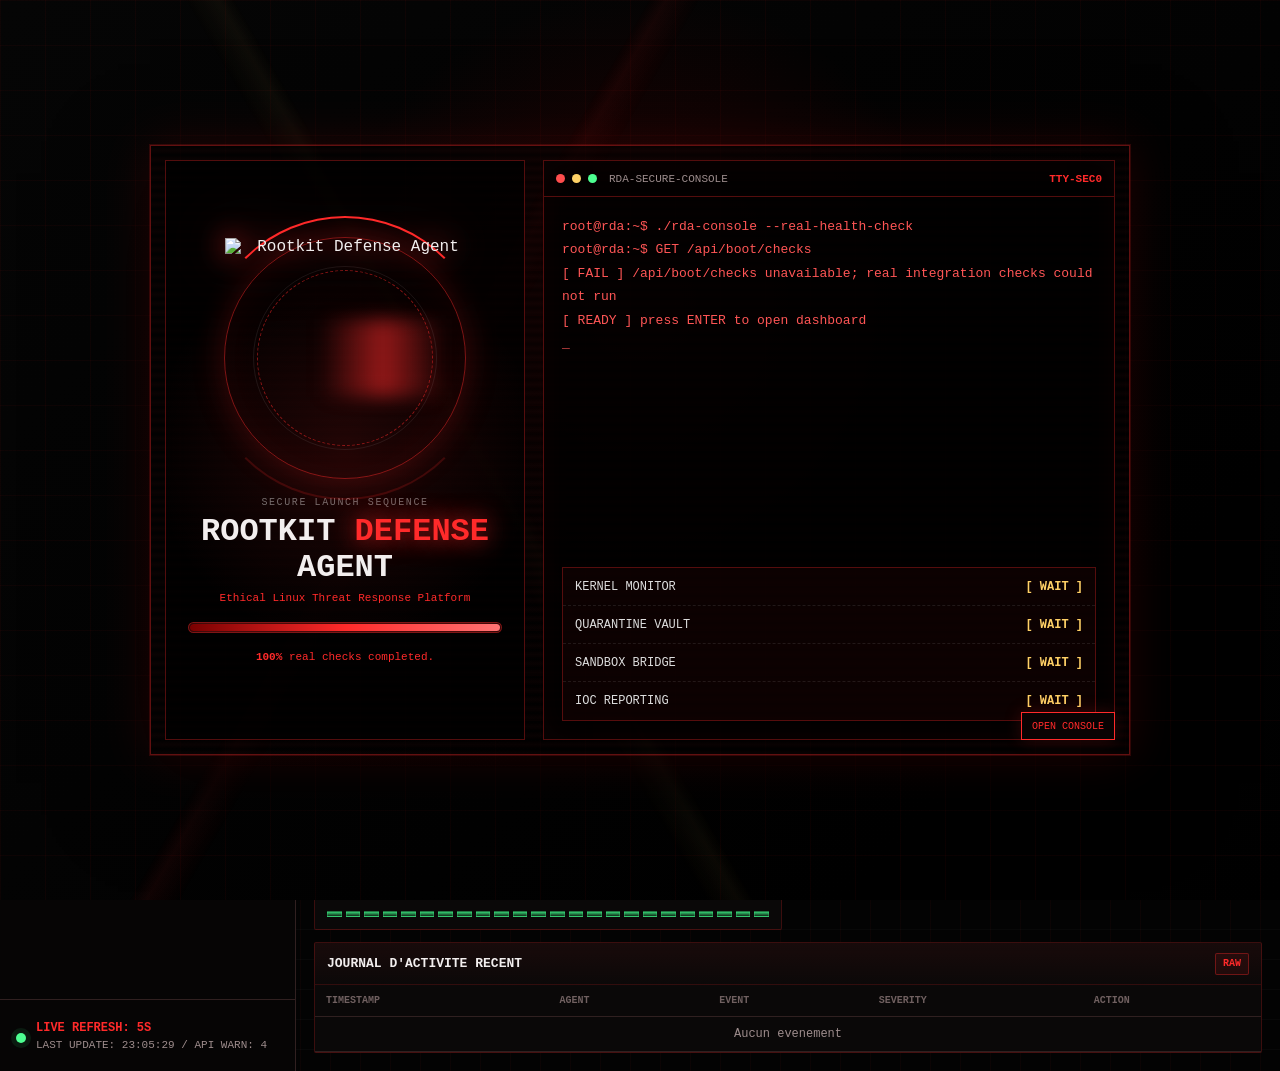
==== web/index.html @ 2fbdfd01 "feat: make dashboard realtime with real data" ====
<!doctype html>
<html lang="fr">
  <head>
    <meta charset="utf-8">
    <meta name="viewport" content="width=device-width, initial-scale=1">
    <title>Rootkit Defense Agent</title>
    <link rel="stylesheet" href="./styles.css">
  </head>
  <body>
    <div class="boot-screen" id="boot-screen" role="status" aria-live="polite">
      <div class="boot-grid" aria-hidden="true"></div>
      <div class="boot-particles" aria-hidden="true"></div>
      <div class="boot-frame">
        <section class="boot-identity">
          <div class="scanner-ring" aria-hidden="true">
            <div class="inner-ring"></div>
            <div class="scan-light"></div>
            <img class="main-logo" src="./assets/rda-logo.png" alt="Rootkit Defense Agent">
          </div>
          <div class="boot-text">
            <span>secure launch sequence</span>
            <strong>ROOTKIT <b>DEFENSE</b> AGENT</strong>
            <em>Ethical Linux Threat Response Platform</em>
          </div>
          <div class="boot-progress" aria-label="Progression du chargement">
            <span id="boot-progress"></span>
          </div>
          <p><strong id="boot-percent">0%</strong> <span id="boot-status">initializing secure environment...</span></p>
        </section>

        <section class="boot-terminal" aria-label="Journal de demarrage">
          <header>
            <div class="terminal-dots" aria-hidden="true"><span></span><span></span><span></span></div>
            <span>rda-secure-console</span>
            <strong>tty-sec0</strong>
          </header>
          <pre id="boot-log"></pre>
          <div class="boot-modules" aria-label="Modules de securite">
            <article><span>kernel monitor</span><strong id="boot-m1">[ WAIT ]</strong></article>
            <article><span>quarantine vault</span><strong id="boot-m2">[ WAIT ]</strong></article>
            <article><span>sandbox bridge</span><strong id="boot-m3">[ WAIT ]</strong></article>
            <article><span>ioc reporting</span><strong id="boot-m4">[ WAIT ]</strong></article>
          </div>
        </section>

        <button class="boot-skip" id="boot-skip" type="button">open console</button>
      </div>
    </div>

    <div class="app-shell">
      <aside class="sidebar">
        <header class="brand">
          <img class="brand-logo" src="./assets/rda-logo.png" alt="Rootkit Defense Agent">
          <div>
            <strong>ROOTKIT DEFENSE AGENT</strong>
            <span>Ethical Linux Threat Response</span>
          </div>
        </header>

        <nav class="nav-list" aria-label="Navigation principale">
          <button class="nav-item active" type="button" data-view="dashboard"><span>D</span>Tableau de bord</button>
          <button class="nav-item" type="button" data-view="alerts"><span>!</span>Alertes actives</button>
          <button class="nav-item" type="button" data-view="quarantine"><span>Q</span>Quarantaine</button>
          <button class="nav-item" type="button" data-view="sandbox"><span>S</span>Analyses sandbox</button>
          <button class="nav-item" type="button" data-view="iocs"><span>I</span>Base IOC</button>
          <button class="nav-item" type="button" data-view="reports"><span>R</span>Rapports</button>
          <button class="nav-item" type="button" data-view="config"><span>#</span>Configuration</button>
        </nav>

        <footer class="agent-status">
          <span class="status-led"></span>
          <div>
            <strong>LIVE REFRESH: 5S</strong>
            <span id="last-update">LAST UPDATE: --</span>
          </div>
        </footer>
      </aside>

      <main class="workspace">
        <header class="topbar">
          <div>
            <span class="terminal-line">root@rda:/opt/rootkit-defense# ./rda-console --live</span>
            <h1 id="view-title">Tableau de bord</h1>
          </div>
          <div class="top-actions">
            <label class="search-box">
              <span>FILTER</span>
              <input id="global-search" type="search" placeholder="grep alert_id hash path ioc">
            </label>
            <button class="icon-button" id="refresh-data" type="button" aria-label="Rafraichir">
              <svg viewBox="0 0 24 24" aria-hidden="true">
                <path d="M20 12a8 8 0 0 1-14.2 5M4 12A8 8 0 0 1 18.2 7M18 3v4h-4M6 21v-4h4"/>
              </svg>
            </button>
          </div>
        </header>

        <section class="view active" id="dashboard-view" data-title="Tableau de bord">
          <div class="soc-grid">
            <section class="tile threat-tile">
              <header class="tile-header">
                <h2>Resume des menaces</h2>
                <span class="chip live">LIVE</span>
              </header>
              <div class="threat-layout">
                <div class="severity-stack">
                  <article><span>CRITIQUE</span><strong id="sev-critical">0</strong></article>
                  <article><span>ELEVE</span><strong id="sev-high">0</strong></article>
                  <article><span>MOYEN</span><strong id="sev-medium">0</strong></article>
                  <article><span>FAIBLE</span><strong id="sev-low">0</strong></article>
                </div>
                <div class="donut-wrap">
                  <svg class="donut" viewBox="0 0 120 120" aria-label="Threat type distribution">
                    <circle class="donut-bg" cx="60" cy="60" r="44"/>
                    <circle id="donut-critical" class="donut-seg critical" cx="60" cy="60" r="44"/>
                    <circle id="donut-high" class="donut-seg high" cx="60" cy="60" r="44"/>
                    <circle id="donut-medium" class="donut-seg medium" cx="60" cy="60" r="44"/>
                    <text id="donut-total" x="60" y="57" text-anchor="middle">0</text>
                    <text x="60" y="73" text-anchor="middle">alerts</text>
                  </svg>
                </div>
              </div>
              <div class="threat-types" id="threat-types"></div>
            </section>

            <section class="tile map-tile">
              <header class="tile-header">
                <h2>Carte des connexions suspectes</h2>
                <span class="chip">NET</span>
              </header>
              <div class="threat-map">
                <svg viewBox="0 0 640 300" aria-label="Stylized threat map">
                  <path class="map-land" d="M88 100c34-40 92-54 143-38 52 17 76 61 135 48 75-17 126 7 176 48 35 29 37 70 9 94-42 36-98 7-149 8-70 1-121 44-187 19-40-15-56-58-92-76-47-23-67-67-35-103Z"/>
                  <path class="map-land second" d="M395 60c30-24 74-14 103 6 35 24 69 18 94 45 24 27 19 73-11 88-30 16-74-4-101-21-36-23-89-7-109-43-14-24 1-57 24-75Z"/>
                  <path class="map-link" d="M130 210C225 95 346 80 518 160"/>
                  <path class="map-link alt" d="M112 118C244 240 390 250 548 98"/>
                  <path class="map-link warn" d="M230 73C285 174 395 201 490 236"/>
                  <circle class="hotspot critical" cx="130" cy="210" r="7"/>
                  <circle class="hotspot high" cx="286" cy="119" r="6"/>
                  <circle class="hotspot medium" cx="518" cy="160" r="7"/>
                  <circle class="hotspot low" cx="548" cy="98" r="5"/>
                </svg>
                <div class="map-stats">
                  <span>SSH</span>
                  <strong id="network-count">0</strong>
                  <span>observed links</span>
                </div>
              </div>
            </section>

            <section class="tile quarantine-tile">
              <header class="tile-header">
                <h2>Quarantaine recente</h2>
                <span class="chip">VAULT</span>
              </header>
              <div class="mini-list" id="recent-quarantine"></div>
            </section>

            <section class="tile trend-tile">
              <header class="tile-header">
                <h2>Tendance 24h</h2>
                <span class="chip">TIME</span>
              </header>
              <div class="trend-chart" id="trend-chart"></div>
            </section>

            <section class="tile log-tile">
              <header class="tile-header">
                <h2>Journal d'activite recent</h2>
                <span class="chip">RAW</span>
              </header>
              <div class="table-wrap compact">
                <table>
                  <thead>
                    <tr>
                      <th>timestamp</th>
                      <th>agent</th>
                      <th>event</th>
                      <th>severity</th>
                      <th>action</th>
                    </tr>
                  </thead>
                  <tbody id="activity-log"></tbody>
                </table>
              </div>
            </section>
          </div>
        </section>

        <section class="view" id="alerts-view" data-title="Alertes actives">
          <div class="work-grid">
            <section class="tile">
              <header class="tile-header"><h2>Alertes actives</h2><span class="chip">AGENT</span></header>
              <div class="table-wrap">
                <table>
                  <thead>
                    <tr><th>alerte</th><th>source</th><th>type</th><th>severite</th><th>statut</th></tr>
                  </thead>
                  <tbody id="alerts-table"></tbody>
                </table>
              </div>
            </section>
            <aside class="tile detail-panel" id="alert-detail"></aside>
          </div>
        </section>

        <section class="view" id="quarantine-view" data-title="Quarantaine d'artefacts">
          <div class="work-grid">
            <section class="tile">
              <header class="tile-header">
                <h2>Quarantaine d'artefacts</h2>
                <div class="segmented">
                  <button class="segment active" type="button" data-filter="ALL">ALL</button>
                  <button class="segment" type="button" data-filter="READY_FOR_ANALYSIS">READY</button>
                  <button class="segment" type="button" data-filter="REJECTED">REJECTED</button>
                </div>
              </header>
              <div class="table-wrap">
                <table>
                  <thead>
                    <tr><th>alerte</th><th>artefact</th><th>profil</th><th>hash</th><th>statut</th></tr>
                  </thead>
                  <tbody id="quarantine-table"></tbody>
                </table>
              </div>
            </section>
            <aside class="tile detail-panel" id="quarantine-detail"></aside>
          </div>
        </section>

        <section class="view" id="sandbox-view" data-title="Analyses sandbox">
          <section class="tile">
            <header class="tile-header"><h2>Analyses sandbox</h2><span class="chip">VM</span></header>
            <div class="sandbox-grid" id="sandbox-grid"></div>
          </section>
        </section>

        <section class="view" id="iocs-view" data-title="Base IOC">
          <div class="dual-grid">
            <section class="tile">
              <header class="tile-header"><h2>IOC & YARA</h2><span class="chip">INTEL</span></header>
              <div id="ioc-list" class="ioc-list"></div>
            </section>
            <section class="tile">
              <header class="tile-header"><h2>Scoring risque</h2><span class="chip">SCORE</span></header>
              <div id="score-board" class="score-board"></div>
            </section>
          </div>
        </section>

        <section class="view" id="reports-view" data-title="Rapports & conformite">
          <section class="tile">
            <header class="tile-header"><h2>Rapports & conformite</h2><span class="chip">EXPORT</span></header>
            <div class="table-wrap">
              <table>
                <thead>
                  <tr><th>rapport</th><th>artefact</th><th>date</th><th>html</th><th>pdf</th></tr>
                </thead>
                <tbody id="reports-table"></tbody>
              </table>
            </div>
          </section>
        </section>

        <section class="view" id="config-view" data-title="Configuration systeme">
          <section class="tile config-tile">
            <header class="tile-header"><h2>Configuration systeme</h2><span class="chip">READONLY</span></header>
            <div class="config-grid">
              <article><span>backend</span><strong>/api/quarantine/manifest</strong></article>
              <article><span>sandbox</span><strong>VMware + SSH/SCP</strong></article>
              <article><span>storage</span><strong>runtime/rootkit-defense</strong></article>
              <article><span>policy</span><strong>integrity verified before handoff</strong></article>
            </div>
          </section>
        </section>
      </main>
    </div>

    <script src="./app.js"></script>
  </body>
</html>
---- web/styles.css ----
:root {
  color-scheme: dark;
  --bg: #030303;
  --sidebar: #070606;
  --panel: #0b0909;
  --panel-2: #130d0d;
  --panel-3: #1a1111;
  --line: #302020;
  --line-hot: #7a2424;
  --text: #f2eeee;
  --muted: #9d8c8c;
  --faint: #706060;
  --green: #4dff91;
  --cyan: #42d7ff;
  --amber: #ffd166;
  --red: #ff2a2a;
  --blue: #7aa2ff;
  --red-dark: #7a0000;
  --red-soft: rgba(255, 42, 42, .16);
}

* {
  box-sizing: border-box;
}

html,
body {
  min-width: 320px;
  min-height: 100vh;
}

body {
  margin: 0;
  background:
    radial-gradient(circle at 50% -18%, rgba(130, 0, 0, .32), transparent 32%),
    linear-gradient(90deg, rgba(255, 42, 42, .035) 1px, transparent 1px),
    linear-gradient(0deg, rgba(255, 255, 255, .018) 1px, transparent 1px),
    var(--bg);
  background-size: auto, 30px 30px, 30px 30px, auto;
  color: var(--text);
  font-family: "Cascadia Mono", "Fira Code", "Roboto Mono", Consolas, monospace;
  letter-spacing: 0;
}

button,
input {
  font: inherit;
}

button {
  color: inherit;
}

.boot-screen {
  position: fixed;
  inset: 0;
  z-index: 40;
  display: grid;
  place-items: center;
  background:
    linear-gradient(90deg, rgba(56, 224, 123, .04) 1px, transparent 1px),
    linear-gradient(0deg, rgba(56, 189, 248, .03) 1px, transparent 1px),
    #020303;
  background-size: 24px 24px;
}

.boot-screen.leaving {
  animation: bootOut .42s ease forwards;
}

.boot-frame {
  position: relative;
  display: grid;
  grid-template-columns: 310px minmax(360px, 560px);
  gap: 14px;
  width: min(940px, calc(100vw - 32px));
  min-height: 390px;
  border: 1px solid var(--line-hot);
  background: rgba(5, 8, 6, .94);
  box-shadow: 0 0 0 1px rgba(56, 224, 123, .06), 0 24px 70px rgba(0, 0, 0, .58);
  padding: 14px;
  animation: bootIn .5s ease both;
}

.boot-frame::before {
  content: "";
  position: absolute;
  inset: 0;
  pointer-events: none;
  background: linear-gradient(180deg, transparent 0, rgba(56, 224, 123, .05) 50%, transparent 100%);
  background-size: 100% 8px;
  opacity: .42;
}

.boot-identity {
  position: relative;
  display: grid;
  align-content: center;
  justify-items: center;
  gap: 18px;
  border: 1px solid var(--line);
  background:
    radial-gradient(circle at center, rgba(56, 224, 123, .08), transparent 62%),
    #050707;
  padding: 22px;
  text-align: center;
}

.boot-terminal {
  position: relative;
  display: grid;
  grid-template-rows: 38px minmax(0, 1fr);
  border: 1px solid var(--line);
  background: #040606;
  min-width: 0;
}

.boot-terminal header {
  display: flex;
  align-items: center;
  justify-content: space-between;
  border-bottom: 1px solid var(--line);
  padding: 0 12px;
  color: var(--muted);
  font-size: 11px;
  text-transform: uppercase;
}

.boot-terminal header strong {
  color: var(--green);
}

.boot-terminal pre {
  margin: 0;
  overflow: hidden;
  color: var(--green);
  font-size: 12px;
  line-height: 1.65;
  padding: 12px;
  white-space: pre-wrap;
}

.boot-terminal pre::after {
  content: "_";
  animation: cursorBlink .9s steps(2, start) infinite;
}

.boot-identity .composite-logo.large {
  width: 166px;
  height: 166px;
}

.boot-text {
  display: grid;
  gap: 6px;
  text-align: center;
}

.boot-text span {
  color: var(--faint);
  font-size: 10px;
  text-transform: uppercase;
}

.boot-text strong {
  color: var(--text);
  font-size: 18px;
}

.boot-text em {
  color: var(--green);
  font-size: 11px;
  font-style: normal;
}

.boot-progress {
  width: 100%;
  height: 9px;
  border: 1px solid var(--line-hot);
  background: #020303;
  padding: 1px;
}

.boot-progress span {
  display: block;
  width: 0;
  height: 100%;
  background: linear-gradient(90deg, var(--green), var(--cyan));
  transition: width .26s ease;
}

.boot-identity p {
  margin: 0;
  color: var(--green);
  font-size: 11px;
}

.boot-skip {
  position: absolute;
  right: 14px;
  bottom: 14px;
  min-height: 28px;
  border: 1px solid var(--line);
  background: #050707;
  color: var(--muted);
  padding: 0 10px;
  font-size: 10px;
  cursor: pointer;
  z-index: 2;
}

.boot-skip:hover {
  border-color: var(--green);
  color: var(--green);
}

.composite-logo {
  width: 58px;
  height: 58px;
  flex: 0 0 auto;
  overflow: visible;
}

.brand-logo {
  width: 64px;
  height: 64px;
  flex: 0 0 auto;
  object-fit: contain;
  filter:
    drop-shadow(0 0 10px rgba(255, 42, 42, .72))
    drop-shadow(0 0 24px rgba(255, 42, 42, .28));
}

.composite-logo.large {
  width: 154px;
  height: 154px;
  filter: drop-shadow(0 0 18px rgba(56, 224, 123, .22));
}

.logo-frame {
  fill: #060909;
  stroke: var(--green);
  stroke-width: 3;
}

.logo-grid {
  fill: none;
  stroke: rgba(56, 189, 248, .26);
  stroke-width: 1;
}

.logo-horns,
.logo-mane,
.logo-scorpion,
.logo-wave {
  fill: none;
  stroke-linecap: round;
  stroke-linejoin: round;
  stroke-width: 2.4;
}

.logo-horns {
  stroke: var(--amber);
}

.logo-mane {
  fill: rgba(56, 224, 123, .035);
  stroke: var(--green);
  animation: pulseLine 2.6s ease-in-out infinite;
}

.logo-scorpion {
  stroke: var(--red);
}

.logo-wave {
  stroke: var(--cyan);
  stroke-dasharray: 10 8;
  animation: dash 4.5s linear infinite;
}

.app-shell {
  display: grid;
  grid-template-columns: 296px minmax(0, 1fr);
  min-height: 100vh;
}

.sidebar {
  position: sticky;
  top: 0;
  display: flex;
  flex-direction: column;
  min-height: 100vh;
  border-right: 1px solid var(--line);
  background: rgba(7, 9, 9, .98);
}

.sidebar::before {
  content: "";
  height: 3px;
  background: linear-gradient(90deg, var(--green), var(--cyan), var(--amber), var(--red));
}

.brand {
  display: flex;
  align-items: center;
  gap: 12px;
  min-height: 92px;
  padding: 18px 16px;
  border-bottom: 1px solid var(--line);
}

.brand strong,
.brand span {
  display: block;
}

.brand strong {
  color: var(--text);
  font-size: 14px;
}

.brand span {
  margin-top: 4px;
  color: var(--green);
  font-size: 11px;
}

.nav-list {
  display: grid;
  gap: 4px;
  padding: 14px 12px;
}

.nav-item {
  display: flex;
  align-items: center;
  gap: 10px;
  width: 100%;
  min-height: 40px;
  border: 1px solid transparent;
  border-radius: 2px;
  background: transparent;
  color: var(--muted);
  padding: 0 10px;
  text-align: left;
  cursor: pointer;
}

.nav-item span {
  display: grid;
  place-items: center;
  width: 24px;
  height: 24px;
  border: 1px solid var(--line);
  color: var(--green);
  font-size: 12px;
}

.nav-item:hover,
.nav-item.active {
  border-color: var(--line-hot);
  background: var(--panel-2);
  color: var(--text);
}

.agent-status {
  display: flex;
  align-items: center;
  gap: 10px;
  min-height: 72px;
  margin-top: auto;
  padding: 14px 16px;
  border-top: 1px solid var(--line);
}

.agent-status strong,
.agent-status span {
  display: block;
}

.agent-status strong {
  color: var(--green);
  font-size: 12px;
}

.agent-status span {
  margin-top: 4px;
  color: var(--muted);
  font-size: 11px;
}

.status-led {
  width: 10px;
  height: 10px;
  border-radius: 50%;
  background: var(--green);
  box-shadow: 0 0 0 5px rgba(56, 224, 123, .1);
}

.workspace {
  min-width: 0;
  padding: 18px;
}

.topbar {
  display: flex;
  align-items: end;
  justify-content: space-between;
  gap: 16px;
  min-height: 76px;
  margin-bottom: 12px;
  border-bottom: 1px solid var(--line);
  padding-bottom: 14px;
}

.terminal-line {
  display: block;
  color: var(--green);
  font-size: 12px;
}

h1,
h2 {
  margin: 0;
}

h1 {
  margin-top: 7px;
  color: var(--text);
  font-size: 26px;
  line-height: 1.1;
}

h2 {
  color: var(--text);
  font-size: 13px;
  text-transform: uppercase;
}

.top-actions {
  display: flex;
  align-items: end;
  gap: 8px;
}

.search-box {
  display: grid;
  gap: 5px;
  width: min(360px, 38vw);
  color: var(--faint);
  font-size: 10px;
}

.search-box input {
  width: 100%;
  min-height: 36px;
  border: 1px solid var(--line);
  border-radius: 2px;
  background: #070909;
  color: var(--green);
  padding: 0 10px;
  outline: 0;
}

.search-box input:focus {
  border-color: var(--green);
}

.icon-button {
  display: grid;
  place-items: center;
  width: 36px;
  height: 36px;
  border: 1px solid var(--line);
  border-radius: 2px;
  background: var(--panel);
  cursor: pointer;
}

.icon-button svg {
  width: 18px;
  height: 18px;
  fill: none;
  stroke: var(--green);
  stroke-linecap: round;
  stroke-linejoin: round;
  stroke-width: 2;
}

.view {
  display: none;
}

.view.active {
  display: block;
}

.soc-grid {
  display: grid;
  grid-template-columns: minmax(360px, 1.08fr) minmax(420px, 1.25fr) minmax(300px, .82fr);
  grid-template-rows: 305px 230px minmax(250px, 1fr);
  gap: 12px;
}

.tile {
  min-width: 0;
  border: 1px solid var(--line);
  border-radius: 2px;
  background: linear-gradient(180deg, rgba(16, 22, 18, .96), rgba(8, 12, 10, .96));
}

.tile-header {
  display: flex;
  align-items: center;
  justify-content: space-between;
  gap: 10px;
  min-height: 42px;
  border-bottom: 1px solid var(--line);
  padding: 0 12px;
}

.chip,
.badge {
  display: inline-flex;
  align-items: center;
  min-height: 22px;
  border: 1px solid var(--line-hot);
  border-radius: 2px;
  background: rgba(56, 224, 123, .055);
  color: var(--green);
  padding: 0 7px;
  font-size: 10px;
  font-weight: 700;
  white-space: nowrap;
}

.chip.live {
  color: var(--red);
  border-color: rgba(255, 93, 93, .55);
  background: rgba(255, 93, 93, .06);
}

.badge.critical,
.badge.high {
  color: var(--red);
  border-color: rgba(255, 93, 93, .5);
  background: rgba(255, 93, 93, .055);
}

.badge.medium,
.badge.warning {
  color: var(--amber);
  border-color: rgba(245, 196, 81, .5);
  background: rgba(245, 196, 81, .055);
}

.badge.low,
.badge.ready {
  color: var(--green);
}

.badge.info {
  color: var(--cyan);
  border-color: rgba(56, 189, 248, .52);
  background: rgba(56, 189, 248, .055);
}

.threat-tile {
  grid-row: span 2;
}

.map-tile {
  grid-column: 2;
  grid-row: 1 / 3;
}

.quarantine-tile {
  grid-column: 3;
  grid-row: 1;
}

.trend-tile {
  grid-column: 3;
  grid-row: 2;
}

.log-tile {
  grid-column: 1 / -1;
  grid-row: 3;
}

.threat-layout {
  display: grid;
  grid-template-columns: minmax(0, 1fr) 156px;
  gap: 12px;
  padding: 12px;
}

.severity-stack {
  display: grid;
  grid-template-columns: repeat(2, minmax(0, 1fr));
  gap: 8px;
}

.severity-stack article,
.config-grid article {
  min-height: 86px;
  border: 1px solid var(--line);
  background: #070a08;
  padding: 10px;
}

.severity-stack span,
.config-grid span {
  display: block;
  color: var(--muted);
  font-size: 11px;
}

.severity-stack strong {
  display: block;
  margin-top: 9px;
  color: var(--green);
  font-size: 36px;
  line-height: 1;
}

.donut-wrap {
  display: grid;
  place-items: center;
}

.donut {
  width: 146px;
  height: 146px;
  transform: rotate(-90deg);
}

.donut-bg,
.donut-seg {
  fill: none;
  stroke-width: 12;
}

.donut-bg {
  stroke: #172019;
}

.donut-seg {
  stroke-dasharray: 0 276;
  stroke-linecap: butt;
}

.donut-seg.critical {
  stroke: var(--red);
}

.donut-seg.high {
  stroke: #ff8a66;
}

.donut-seg.medium {
  stroke: var(--amber);
}

.donut text {
  transform: rotate(90deg);
  transform-origin: 60px 60px;
  fill: var(--text);
  font-size: 22px;
  font-weight: 800;
}

.donut text + text {
  fill: var(--muted);
  font-size: 9px;
}

.threat-types,
.mini-list,
.ioc-list,
.score-board {
  display: grid;
  gap: 7px;
  padding: 12px;
}

.type-row,
.mini-row,
.ioc-item,
.score-card {
  display: grid;
  grid-template-columns: minmax(0, 1fr) auto;
  align-items: center;
  gap: 10px;
  min-height: 36px;
  border: 1px solid var(--line);
  background: rgba(7, 10, 8, .8);
  padding: 8px;
}

.type-row span,
.mini-row span,
.ioc-item span,
.score-card span {
  color: var(--muted);
  font-size: 11px;
  overflow-wrap: anywhere;
}

.type-row strong,
.mini-row strong,
.ioc-item strong,
.score-card strong {
  color: var(--text);
  font-size: 12px;
  overflow-wrap: anywhere;
}

.threat-map {
  position: relative;
  height: calc(100% - 42px);
  min-height: 240px;
  overflow: hidden;
  background:
    linear-gradient(90deg, rgba(56, 224, 123, .045) 1px, transparent 1px),
    linear-gradient(0deg, rgba(56, 189, 248, .035) 1px, transparent 1px),
    #050808;
  background-size: 32px 32px;
}

.threat-map svg {
  width: 100%;
  height: 100%;
}

.map-land {
  fill: rgba(56, 224, 123, .045);
  stroke: rgba(56, 224, 123, .22);
  stroke-width: 2;
}

.map-land.second {
  fill: rgba(56, 189, 248, .035);
  stroke: rgba(56, 189, 248, .2);
}

.map-link {
  fill: none;
  stroke: var(--red);
  stroke-width: 1.7;
  stroke-dasharray: 9 8;
  animation: dash 5s linear infinite;
}

.map-link.alt {
  stroke: var(--cyan);
}

.map-link.warn {
  stroke: var(--amber);
}

.hotspot {
  animation: blink 1.7s ease-in-out infinite;
}

.hotspot.critical {
  fill: var(--red);
}

.hotspot.high {
  fill: #ff8a66;
}

.hotspot.medium {
  fill: var(--amber);
}

.hotspot.low {
  fill: var(--green);
}

.map-stats {
  position: absolute;
  right: 12px;
  bottom: 12px;
  display: grid;
  gap: 4px;
  min-width: 122px;
  border: 1px solid var(--line-hot);
  background: rgba(4, 6, 6, .86);
  padding: 10px;
}

.map-stats span {
  color: var(--muted);
  font-size: 10px;
}

.map-stats strong {
  color: var(--cyan);
  font-size: 30px;
  line-height: 1;
}

.trend-chart {
  display: grid;
  grid-template-columns: repeat(24, minmax(4px, 1fr));
  align-items: end;
  gap: 4px;
  height: calc(100% - 42px);
  min-height: 164px;
  padding: 16px 12px 12px;
}

.trend-bar {
  min-height: 6px;
  border: 1px solid rgba(56, 224, 123, .34);
  background: linear-gradient(180deg, rgba(56, 224, 123, .92), rgba(56, 224, 123, .15));
}

.table-wrap {
  overflow: auto;
}

.table-wrap.compact {
  height: calc(100% - 42px);
}

table {
  width: 100%;
  min-width: 760px;
  border-collapse: collapse;
}

th,
td {
  border-bottom: 1px solid var(--line);
  padding: 10px 11px;
  text-align: left;
  vertical-align: middle;
}

th {
  color: var(--faint);
  font-size: 10px;
  text-transform: uppercase;
}

td {
  color: var(--text);
  font-size: 12px;
}

tbody tr {
  cursor: pointer;
}

tbody tr:hover,
tbody tr.selected {
  background: rgba(56, 224, 123, .06);
}

.mono,
.hash {
  font-family: "Cascadia Mono", "Fira Code", Consolas, monospace;
}

.hash {
  max-width: 240px;
  overflow: hidden;
  text-overflow: ellipsis;
  white-space: nowrap;
}

.work-grid {
  display: grid;
  grid-template-columns: minmax(0, 1fr) 410px;
  gap: 12px;
}

.dual-grid {
  display: grid;
  grid-template-columns: minmax(0, 1fr) minmax(320px, .72fr);
  gap: 12px;
}

.detail-panel {
  min-height: 560px;
}

.empty-state {
  display: grid;
  place-items: center;
  align-content: center;
  min-height: 360px;
  gap: 8px;
  color: var(--muted);
  text-align: center;
}

.detail-stack {
  display: grid;
  gap: 9px;
  padding: 12px;
}

.detail-title {
  display: grid;
  gap: 5px;
  border-bottom: 1px solid var(--line);
  padding-bottom: 10px;
}

.detail-title strong {
  color: var(--green);
  font-size: 15px;
}

.detail-title span {
  color: var(--muted);
  font-size: 11px;
  overflow-wrap: anywhere;
}

.detail-row {
  display: grid;
  gap: 4px;
  border: 1px solid var(--line);
  background: #070a08;
  padding: 9px;
}

.detail-row span {
  color: var(--faint);
  font-size: 10px;
  text-transform: uppercase;
}

.detail-row strong {
  color: var(--text);
  font-size: 12px;
  overflow-wrap: anywhere;
}

.action-row {
  display: flex;
  flex-wrap: wrap;
  gap: 8px;
}

.action-button,
.text-button {
  min-height: 32px;
  border: 1px solid var(--line-hot);
  border-radius: 2px;
  background: var(--panel);
  color: var(--green);
  padding: 0 10px;
  cursor: pointer;
}

.action-button.primary {
  background: rgba(56, 224, 123, .08);
}

.action-button:disabled {
  cursor: not-allowed;
  opacity: .45;
}

.segmented {
  display: inline-flex;
  overflow: hidden;
  border: 1px solid var(--line);
}

.segment {
  min-width: 72px;
  min-height: 30px;
  border: 0;
  border-right: 1px solid var(--line);
  background: transparent;
  color: var(--muted);
  cursor: pointer;
  font-size: 10px;
}

.segment:last-child {
  border-right: 0;
}

.segment.active {
  color: var(--green);
  background: rgba(56, 224, 123, .08);
}

.sandbox-grid {
  display: grid;
  grid-template-columns: repeat(3, minmax(0, 1fr));
  gap: 10px;
  padding: 12px;
}

.sandbox-card {
  display: grid;
  gap: 9px;
  min-height: 178px;
  border: 1px solid var(--line);
  background: #070a08;
  padding: 10px;
}

.sandbox-card header,
.artifact-line {
  display: flex;
  justify-content: space-between;
  gap: 10px;
}

.sandbox-card small,
.artifact-line span {
  color: var(--muted);
  font-size: 11px;
}

.artifact-line strong {
  color: var(--text);
  font-size: 11px;
  overflow-wrap: anywhere;
}

.score-card {
  grid-template-columns: minmax(0, 1fr);
}

.score-card strong {
  color: var(--green);
  font-size: 28px;
}

.score-bar {
  width: 100%;
  height: 8px;
  background: #172019;
}

.score-bar span {
  display: block;
  height: 100%;
  background: linear-gradient(90deg, var(--green), var(--amber), var(--red));
}

.config-grid {
  display: grid;
  grid-template-columns: repeat(4, minmax(0, 1fr));
  gap: 10px;
  padding: 12px;
}

.config-grid strong {
  display: block;
  margin-top: 8px;
  color: var(--text);
  font-size: 12px;
  overflow-wrap: anywhere;
}

.empty-row {
  color: var(--muted);
  text-align: center;
}

@keyframes bootIn {
  from {
    opacity: 0;
    transform: translateY(8px) scale(.96);
  }
  to {
    opacity: 1;
    transform: translateY(0) scale(1);
  }
}

@keyframes bootOut {
  to {
    opacity: 0;
    visibility: hidden;
    pointer-events: none;
  }
}

@keyframes pulseLine {
  0%,
  100% {
    opacity: .8;
  }
  50% {
    opacity: 1;
  }
}

@keyframes dash {
  to {
    stroke-dashoffset: -72;
  }
}

@keyframes blink {
  0%,
  100% {
    opacity: .5;
  }
  50% {
    opacity: 1;
  }
}

@keyframes cursorBlink {
  0%,
  45% {
    opacity: 1;
  }
  46%,
  100% {
    opacity: 0;
  }
}

@media (max-width: 1280px) {
  .soc-grid {
    grid-template-columns: 1fr 1fr;
    grid-template-rows: auto;
  }

  .map-tile,
  .quarantine-tile,
  .trend-tile {
    grid-column: auto;
    grid-row: auto;
  }

  .threat-tile,
  .log-tile {
    grid-column: 1 / -1;
    grid-row: auto;
  }
}

@media (max-width: 980px) {
  .boot-frame {
    grid-template-columns: 1fr;
    width: min(680px, calc(100vw - 24px));
  }

  .boot-identity .composite-logo.large {
    width: 128px;
    height: 128px;
  }

  .boot-terminal {
    min-height: 220px;
  }

  .app-shell {
    grid-template-columns: 1fr;
  }

  .sidebar {
    position: static;
    min-height: auto;
  }

  .nav-list {
    grid-template-columns: repeat(2, minmax(0, 1fr));
  }

  .agent-status {
    display: none;
  }

  .soc-grid,
  .work-grid,
  .dual-grid,
  .sandbox-grid,
  .config-grid {
    grid-template-columns: 1fr;
  }
}

@media (max-width: 680px) {
  .boot-frame {
    min-height: 0;
    padding: 10px;
  }

  .boot-terminal pre {
    font-size: 11px;
  }

  .workspace {
    padding: 12px;
  }

  .topbar,
  .top-actions,
  .threat-layout {
    align-items: stretch;
    grid-template-columns: 1fr;
    flex-direction: column;
  }

  .search-box {
    width: 100%;
  }

  .severity-stack,
  .nav-list {
    grid-template-columns: 1fr;
  }
}

/* Red team lab console redesign */
.boot-screen {
  overflow: hidden;
  background:
    radial-gradient(circle at 50% 34%, rgba(160, 0, 0, .22), transparent 36%),
    linear-gradient(135deg, #050505, #000);
  background-size: auto;
}

.boot-grid {
  position: fixed;
  inset: 0;
  background-image:
    linear-gradient(rgba(255, 42, 42, .045) 1px, transparent 1px),
    linear-gradient(90deg, rgba(255, 42, 42, .045) 1px, transparent 1px);
  background-size: 45px 45px;
  animation: gridMove 10s linear infinite;
}

.boot-particles {
  position: fixed;
  inset: 0;
  pointer-events: none;
  background:
    linear-gradient(120deg, transparent 0 36%, rgba(255, 42, 42, .08) 37%, transparent 39% 100%),
    linear-gradient(240deg, transparent 0 58%, rgba(255, 209, 102, .055) 59%, transparent 61% 100%);
  opacity: .8;
}

.boot-frame {
  width: min(980px, calc(100vw - 34px));
  min-height: 610px;
  grid-template-columns: minmax(280px, 360px) minmax(420px, 1fr);
  gap: 18px;
  border-color: rgba(255, 42, 42, .38);
  background: rgba(0, 0, 0, .62);
  box-shadow:
    0 0 0 1px rgba(255, 42, 42, .16),
    0 0 45px rgba(255, 0, 0, .12),
    0 28px 90px rgba(0, 0, 0, .78);
}

.boot-frame::before {
  background: linear-gradient(180deg, transparent 0, rgba(255, 42, 42, .08) 50%, transparent 100%);
  background-size: 100% 9px;
}

.boot-identity {
  min-height: 520px;
  border-color: rgba(255, 42, 42, .32);
  background:
    radial-gradient(circle at center, rgba(255, 42, 42, .13), transparent 57%),
    rgba(0, 0, 0, .72);
}

.scanner-ring {
  position: relative;
  display: grid;
  place-items: center;
  width: 242px;
  height: 242px;
  border: 1px solid rgba(255, 42, 42, .48);
  border-radius: 50%;
  box-shadow:
    0 0 34px rgba(255, 42, 42, .2),
    inset 0 0 38px rgba(255, 42, 42, .08);
}

.scanner-ring::before {
  content: "";
  position: absolute;
  inset: -22px;
  border-radius: 50%;
  border-top: 2px solid var(--red);
  border-right: 2px solid transparent;
  border-bottom: 2px solid rgba(255, 42, 42, .18);
  border-left: 2px solid transparent;
  animation: rotate 3s linear infinite;
}

.scanner-ring::after {
  content: "";
  position: absolute;
  inset: 28px;
  border-radius: 50%;
  border: 1px solid rgba(255, 255, 255, .08);
}

.inner-ring {
  position: absolute;
  width: 176px;
  height: 176px;
  border-radius: 50%;
  border: 1px dashed rgba(255, 42, 42, .5);
  animation: rotateReverse 5s linear infinite;
}

.scan-light {
  position: absolute;
  width: 128px;
  height: 78px;
  right: 18px;
  background: linear-gradient(90deg, transparent, rgba(255, 42, 42, .55), transparent);
  filter: blur(9px);
  transform-origin: left center;
  animation: scan 2.8s ease-in-out infinite;
}

.boot-identity .composite-logo.large {
  position: relative;
  z-index: 4;
  width: 158px;
  height: 158px;
  filter:
    drop-shadow(0 0 14px rgba(255, 42, 42, .75))
    drop-shadow(0 0 30px rgba(255, 42, 42, .35));
  animation: logoPulse 2.4s ease-in-out infinite;
}

.main-logo {
  position: relative;
  z-index: 4;
  width: 250px;
  height: 250px;
  max-width: 112%;
  max-height: 112%;
  object-fit: contain;
  filter:
    drop-shadow(0 0 14px rgba(255, 42, 42, .85))
    drop-shadow(0 0 34px rgba(255, 42, 42, .38));
  animation: logoPulse 2.4s ease-in-out infinite;
}

.boot-text span {
  color: rgba(255, 255, 255, .42);
  letter-spacing: 1.6px;
}

.boot-text strong {
  font-size: clamp(22px, 3vw, 32px);
  line-height: 1.12;
  text-transform: uppercase;
}

.boot-text strong b {
  color: var(--red);
  font-weight: 900;
  text-shadow: 0 0 24px rgba(255, 42, 42, .85);
}

.boot-text em,
.boot-identity p,
#boot-percent {
  color: var(--red);
}

.boot-progress {
  height: 11px;
  border-color: rgba(255, 42, 42, .46);
  border-radius: 999px;
  background: rgba(255, 42, 42, .08);
  overflow: hidden;
}

.boot-progress span {
  border-radius: inherit;
  background: linear-gradient(90deg, var(--red-dark), var(--red), #ff7474);
  box-shadow: 0 0 20px rgba(255, 42, 42, .85);
}

.boot-terminal {
  min-height: 520px;
  grid-template-rows: 36px minmax(230px, 1fr) auto;
  border-color: rgba(255, 42, 42, .32);
  background: rgba(0, 0, 0, .76);
  box-shadow: inset 0 0 34px rgba(255, 42, 42, .045);
}

.boot-terminal header {
  justify-content: flex-start;
  gap: 12px;
  border-color: rgba(255, 42, 42, .32);
}

.boot-terminal header strong {
  margin-left: auto;
  color: var(--red);
}

.terminal-dots {
  display: inline-flex;
  gap: 7px;
}

.terminal-dots span {
  width: 9px;
  height: 9px;
  border-radius: 50%;
}

.terminal-dots span:nth-child(1) {
  background: #ff4d4d;
}

.terminal-dots span:nth-child(2) {
  background: var(--amber);
}

.terminal-dots span:nth-child(3) {
  background: var(--green);
}

.boot-terminal pre {
  color: #ff5555;
  font-size: 13px;
  line-height: 1.8;
  padding: 18px;
}

.boot-modules {
  display: grid;
  gap: 0;
  margin: 0 18px 18px;
  border: 1px solid rgba(255, 42, 42, .3);
  background: rgba(255, 42, 42, .045);
}

.boot-modules article {
  display: flex;
  align-items: center;
  justify-content: space-between;
  min-height: 38px;
  border-bottom: 1px dashed rgba(255, 255, 255, .09);
  padding: 0 12px;
  color: #ddd;
  font-size: 12px;
  text-transform: uppercase;
}

.boot-modules article:last-child {
  border-bottom: 0;
}

.boot-modules strong {
  color: var(--amber);
}

.boot-modules strong.ok {
  color: var(--green);
}

.boot-modules strong.warn {
  color: var(--amber);
}

.boot-modules strong.fail {
  color: var(--red);
}

.boot-skip {
  border-color: rgba(255, 42, 42, .38);
  background: #090303;
  color: #bbaaaa;
  text-transform: uppercase;
}

.boot-skip.ready,
.boot-skip:hover {
  border-color: var(--red);
  color: var(--red);
  box-shadow: 0 0 18px rgba(255, 42, 42, .18);
}

.logo-frame {
  fill: #080404;
  stroke: var(--red);
}

.logo-grid {
  stroke: rgba(255, 255, 255, .16);
}

.logo-horns {
  stroke: var(--amber);
}

.logo-mane {
  fill: rgba(255, 42, 42, .04);
  stroke: var(--red);
}

.logo-scorpion {
  stroke: #ff7070;
}

.logo-wave {
  stroke: var(--cyan);
}

.sidebar {
  background:
    linear-gradient(180deg, rgba(255, 42, 42, .08), transparent 180px),
    rgba(7, 6, 6, .98);
}

.sidebar::before {
  background: linear-gradient(90deg, var(--red), var(--amber), var(--cyan));
}

.brand {
  border-color: rgba(255, 42, 42, .22);
}

.brand span,
.nav-item span,
.terminal-line,
.status-led + div strong,
.chip {
  color: var(--red);
}

.nav-item:hover,
.nav-item.active {
  border-color: rgba(255, 42, 42, .44);
  background: linear-gradient(90deg, rgba(255, 42, 42, .12), rgba(255, 42, 42, .035));
}

.nav-item span,
.tile,
.topbar,
.search-box,
.icon-button,
.segment,
.table-wrap,
.detail-panel {
  border-color: rgba(255, 42, 42, .2);
}

.tile {
  background:
    linear-gradient(180deg, rgba(255, 42, 42, .06), transparent 42%),
    rgba(11, 9, 9, .94);
}

.tile-header {
  border-color: rgba(255, 42, 42, .16);
}

.chip {
  border-color: rgba(255, 42, 42, .35);
  background: rgba(255, 42, 42, .08);
}

.chip.live {
  background: rgba(255, 42, 42, .16);
  animation: redPulse 1.4s ease-in-out infinite;
}

.topbar {
  background:
    linear-gradient(90deg, rgba(255, 42, 42, .08), transparent),
    rgba(7, 6, 6, .82);
}

.icon-button:hover,
.segment.active,
.segment:hover {
  border-color: var(--red);
  color: var(--red);
}

.severity-stack article,
.type-row,
.mini-item,
.config-grid article,
.score-board article,
.ioc-list article,
.sandbox-card,
.detail-row {
  border-color: rgba(255, 42, 42, .16);
  background: rgba(255, 42, 42, .035);
}

.donut-seg.critical,
.badge.critical,
.hotspot.critical {
  color: var(--red);
  stroke: var(--red);
}

.map-link {
  stroke: rgba(255, 42, 42, .62);
}

.map-link.alt {
  stroke: rgba(255, 209, 102, .52);
}

.map-land {
  fill: rgba(255, 42, 42, .08);
  stroke: rgba(255, 42, 42, .26);
}

@keyframes scan {
  0% {
    transform: rotate(0deg);
    opacity: .28;
  }
  50% {
    opacity: 1;
  }
  100% {
    transform: rotate(360deg);
    opacity: .28;
  }
}

@keyframes rotateReverse {
  to {
    transform: rotate(-360deg);
  }
}

@keyframes gridMove {
  to {
    background-position: 45px 45px;
  }
}

@keyframes logoPulse {
  0%, 100% {
    transform: scale(.97);
    opacity: .9;
  }
  50% {
    transform: scale(1.04);
    opacity: 1;
  }
}

@keyframes redPulse {
  0%, 100% {
    box-shadow: 0 0 0 rgba(255, 42, 42, 0);
  }
  50% {
    box-shadow: 0 0 18px rgba(255, 42, 42, .22);
  }
}

@media (max-width: 980px) {
  .boot-frame {
    min-height: auto;
    grid-template-columns: 1fr;
  }

  .boot-identity,
  .boot-terminal {
    min-height: auto;
  }

  .scanner-ring {
    width: 210px;
    height: 210px;
  }
}

@media (max-width: 680px) {
  .scanner-ring {
    width: 178px;
    height: 178px;
  }

  .boot-identity .composite-logo.large {
    width: 120px;
    height: 120px;
  }

  .main-logo {
    width: 190px;
    height: 190px;
  }

  .boot-text strong {
    font-size: 22px;
  }
}
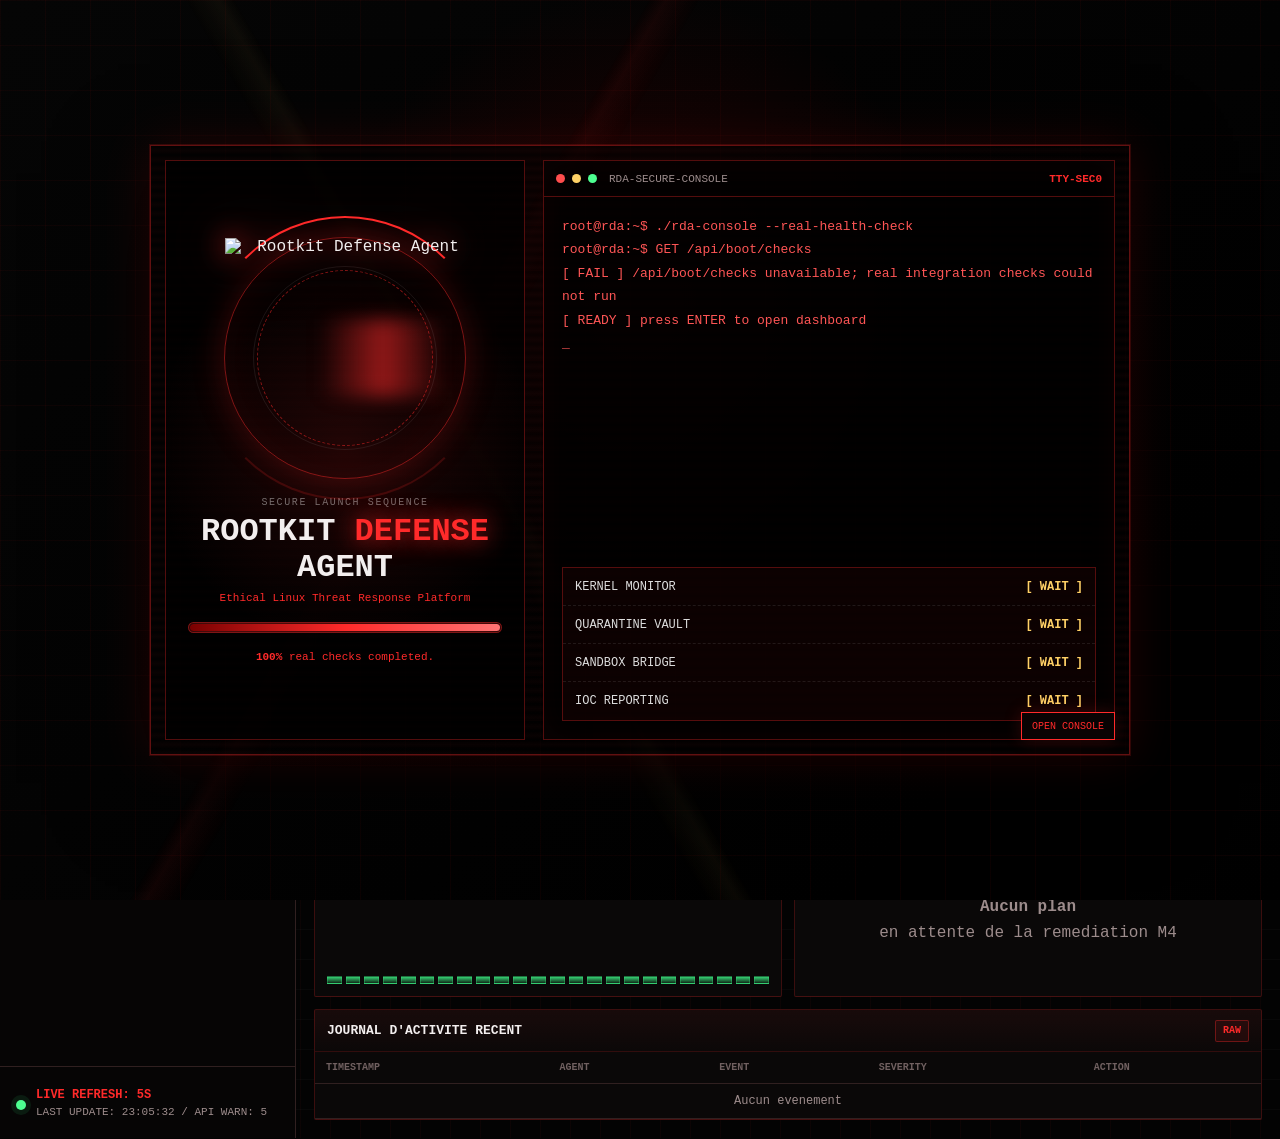
==== commit ee77a180: "feat: add AI remediation dashboard section" ====
--- a/web/index.html
+++ b/web/index.html
@@ -63,6 +63,7 @@
           <button class="nav-item" type="button" data-view="quarantine"><span>Q</span>Quarantaine</button>
           <button class="nav-item" type="button" data-view="sandbox"><span>S</span>Analyses sandbox</button>
           <button class="nav-item" type="button" data-view="iocs"><span>I</span>Base IOC</button>
+          <button class="nav-item" type="button" data-view="remediation"><span>A</span>Remediation AI</button>
           <button class="nav-item" type="button" data-view="reports"><span>R</span>Rapports</button>
           <button class="nav-item" type="button" data-view="config"><span>#</span>Configuration</button>
         </nav>
@@ -164,6 +165,14 @@
               <div class="trend-chart" id="trend-chart"></div>
             </section>
 
+            <section class="tile remediation-tile">
+              <header class="tile-header">
+                <h2>Remediation AI</h2>
+                <span class="chip">AI</span>
+              </header>
+              <div class="remediation-summary" id="remediation-summary"></div>
+            </section>
+
             <section class="tile log-tile">
               <header class="tile-header">
                 <h2>Journal d'activite recent</h2>
@@ -248,6 +257,23 @@
           </div>
         </section>
 
+        <section class="view" id="remediation-view" data-title="Remediation AI">
+          <div class="work-grid remediation-work-grid">
+            <section class="tile">
+              <header class="tile-header"><h2>Plans de remediation</h2><span class="chip">AI</span></header>
+              <div class="table-wrap">
+                <table>
+                  <thead>
+                    <tr><th>artefact</th><th>risque</th><th>decision</th><th>playbook</th><th>validation</th></tr>
+                  </thead>
+                  <tbody id="remediation-table"></tbody>
+                </table>
+              </div>
+            </section>
+            <aside class="tile detail-panel" id="remediation-detail"></aside>
+          </div>
+        </section>
+
         <section class="view" id="reports-view" data-title="Rapports & conformite">
           <section class="tile">
             <header class="tile-header"><h2>Rapports & conformite</h2><span class="chip">EXPORT</span></header>
--- a/web/styles.css
+++ b/web/styles.css
@@ -499,7 +499,7 @@
 .soc-grid {
   display: grid;
   grid-template-columns: minmax(360px, 1.08fr) minmax(420px, 1.25fr) minmax(300px, .82fr);
-  grid-template-rows: 305px 230px minmax(250px, 1fr);
+  grid-template-rows: 305px 230px minmax(260px, 1fr);
   gap: 12px;
 }
 
@@ -585,8 +585,13 @@
   grid-row: 2;
 }
 
+.remediation-tile {
+  grid-column: 3;
+  grid-row: 3;
+}
+
 .log-tile {
-  grid-column: 1 / -1;
+  grid-column: 1 / 3;
   grid-row: 3;
 }
 
@@ -1053,6 +1058,71 @@
   background: linear-gradient(90deg, var(--green), var(--amber), var(--red));
 }
 
+.remediation-summary,
+.remediation-actions {
+  display: grid;
+  gap: 9px;
+  padding: 12px;
+}
+
+.remediation-kpis {
+  display: grid;
+  grid-template-columns: repeat(3, minmax(0, 1fr));
+  gap: 7px;
+}
+
+.remediation-kpis article,
+.remediation-latest,
+.remediation-actions article {
+  border: 1px solid var(--line);
+  background: #070a08;
+  padding: 9px;
+}
+
+.remediation-kpis span,
+.remediation-latest span,
+.remediation-latest em,
+.remediation-actions p {
+  color: var(--muted);
+  font-size: 11px;
+  font-style: normal;
+  overflow-wrap: anywhere;
+}
+
+.remediation-kpis strong {
+  display: block;
+  margin-top: 8px;
+  color: var(--green);
+  font-size: 24px;
+  line-height: 1;
+}
+
+.remediation-latest {
+  display: grid;
+  gap: 6px;
+}
+
+.remediation-latest strong,
+.remediation-actions strong {
+  color: var(--text);
+  font-size: 12px;
+  overflow-wrap: anywhere;
+}
+
+.remediation-actions article {
+  display: grid;
+  gap: 7px;
+}
+
+.remediation-actions p {
+  margin: 0;
+  line-height: 1.45;
+}
+
+.empty-state.compact {
+  min-height: 128px;
+}
+
 .config-grid {
   display: grid;
   grid-template-columns: repeat(4, minmax(0, 1fr));
@@ -1137,6 +1207,7 @@
 
   .map-tile,
   .quarantine-tile,
+  .remediation-tile,
   .trend-tile {
     grid-column: auto;
     grid-row: auto;
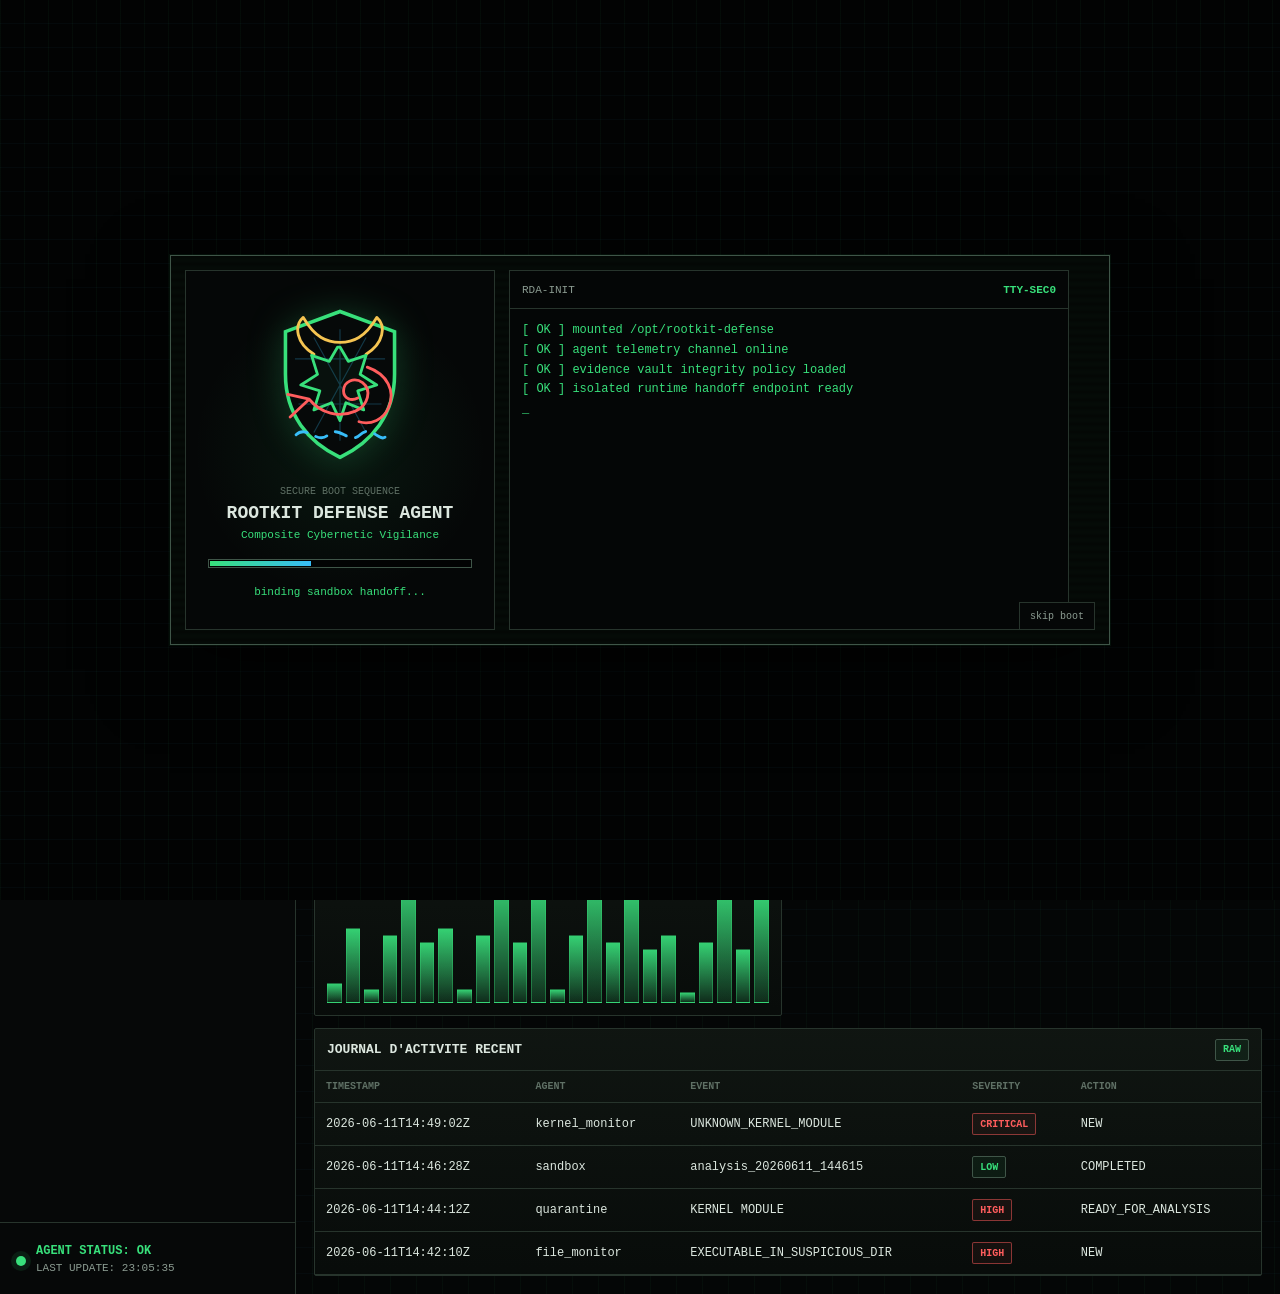
==== commit d2dad37e: "Merge remote-tracking branch 'origin/feature/m2-quarantine' into dev" ====
--- a/web/index.html
+++ b/web/index.html
@@ -8,62 +8,62 @@
   </head>
   <body>
     <div class="boot-screen" id="boot-screen" role="status" aria-live="polite">
-      <div class="boot-grid" aria-hidden="true"></div>
-      <div class="boot-particles" aria-hidden="true"></div>
       <div class="boot-frame">
         <section class="boot-identity">
-          <div class="scanner-ring" aria-hidden="true">
-            <div class="inner-ring"></div>
-            <div class="scan-light"></div>
-            <img class="main-logo" src="./assets/rda-logo.png" alt="Rootkit Defense Agent">
-          </div>
+          <svg class="composite-logo large" viewBox="0 0 140 140" role="img" aria-label="Rootkit Defense Agent">
+            <path class="logo-frame" d="M70 8 116 25v36c0 34-19 57-46 70-27-13-46-36-46-70V25L70 8Z"/>
+            <path class="logo-grid" d="M70 23v94M32 48h76M35 86h70M48 30l44 80M92 30l-44 80"/>
+            <path class="logo-horns" d="M48 44C33 35 31 20 39 13c10 17 20 21 31 21s21-4 31-21c8 7 6 22-9 31"/>
+            <path class="logo-mane" d="M70 38 77 50l15-5-5 16 14 9-16 5 5 16-15-6-5 15-7-15-15 6 5-16-16-5 14-9-5-16 15 5 7-12Z"/>
+            <path class="logo-scorpion" d="M44 82c10 12 25 16 39 10 11-5 14-18 6-24-7-5-16-1-16 7 0 6 6 9 12 6M44 82 28 97M44 82l-18-4M93 55c17 6 24 20 18 34-4 10-15 15-25 12"/>
+            <path class="logo-wave" d="M33 112c9-9 18 9 27 0s18 9 27 0 16 6 21 2"/>
+          </svg>
           <div class="boot-text">
-            <span>secure launch sequence</span>
-            <strong>ROOTKIT <b>DEFENSE</b> AGENT</strong>
-            <em>Ethical Linux Threat Response Platform</em>
+            <span>secure boot sequence</span>
+            <strong>ROOTKIT DEFENSE AGENT</strong>
+            <em>Composite Cybernetic Vigilance</em>
           </div>
           <div class="boot-progress" aria-label="Progression du chargement">
             <span id="boot-progress"></span>
           </div>
-          <p><strong id="boot-percent">0%</strong> <span id="boot-status">initializing secure environment...</span></p>
+          <p id="boot-status">initializing operator console...</p>
         </section>
 
         <section class="boot-terminal" aria-label="Journal de demarrage">
           <header>
-            <div class="terminal-dots" aria-hidden="true"><span></span><span></span><span></span></div>
-            <span>rda-secure-console</span>
+            <span>rda-init</span>
             <strong>tty-sec0</strong>
           </header>
           <pre id="boot-log"></pre>
-          <div class="boot-modules" aria-label="Modules de securite">
-            <article><span>kernel monitor</span><strong id="boot-m1">[ WAIT ]</strong></article>
-            <article><span>quarantine vault</span><strong id="boot-m2">[ WAIT ]</strong></article>
-            <article><span>sandbox bridge</span><strong id="boot-m3">[ WAIT ]</strong></article>
-            <article><span>ioc reporting</span><strong id="boot-m4">[ WAIT ]</strong></article>
-          </div>
-        </section>
-
-        <button class="boot-skip" id="boot-skip" type="button">open console</button>
+        </section>
+
+        <button class="boot-skip" id="boot-skip" type="button">skip boot</button>
       </div>
     </div>
 
     <div class="app-shell">
       <aside class="sidebar">
         <header class="brand">
-          <img class="brand-logo" src="./assets/rda-logo.png" alt="Rootkit Defense Agent">
+          <svg class="composite-logo" viewBox="0 0 140 140" role="img" aria-label="Rootkit Defense Agent">
+            <path class="logo-frame" d="M70 8 116 25v36c0 34-19 57-46 70-27-13-46-36-46-70V25L70 8Z"/>
+            <path class="logo-grid" d="M70 23v94M32 48h76M35 86h70M48 30l44 80M92 30l-44 80"/>
+            <path class="logo-horns" d="M48 44C33 35 31 20 39 13c10 17 20 21 31 21s21-4 31-21c8 7 6 22-9 31"/>
+            <path class="logo-mane" d="M70 38 77 50l15-5-5 16 14 9-16 5 5 16-15-6-5 15-7-15-15 6 5-16-16-5 14-9-5-16 15 5 7-12Z"/>
+            <path class="logo-scorpion" d="M44 82c10 12 25 16 39 10 11-5 14-18 6-24-7-5-16-1-16 7 0 6 6 9 12 6M44 82 28 97M44 82l-18-4M93 55c17 6 24 20 18 34-4 10-15 15-25 12"/>
+            <path class="logo-wave" d="M33 112c9-9 18 9 27 0s18 9 27 0 16 6 21 2"/>
+          </svg>
           <div>
             <strong>ROOTKIT DEFENSE AGENT</strong>
-            <span>Ethical Linux Threat Response</span>
+            <span>Composite Cybernetic Vigilance</span>
           </div>
         </header>
 
         <nav class="nav-list" aria-label="Navigation principale">
-          <button class="nav-item active" type="button" data-view="dashboard"><span>D</span>Tableau de bord</button>
+          <button class="nav-item active" type="button" data-view="dashboard"><span>⌘</span>Tableau de bord</button>
           <button class="nav-item" type="button" data-view="alerts"><span>!</span>Alertes actives</button>
           <button class="nav-item" type="button" data-view="quarantine"><span>Q</span>Quarantaine</button>
           <button class="nav-item" type="button" data-view="sandbox"><span>S</span>Analyses sandbox</button>
           <button class="nav-item" type="button" data-view="iocs"><span>I</span>Base IOC</button>
-          <button class="nav-item" type="button" data-view="remediation"><span>A</span>Remediation AI</button>
           <button class="nav-item" type="button" data-view="reports"><span>R</span>Rapports</button>
           <button class="nav-item" type="button" data-view="config"><span>#</span>Configuration</button>
         </nav>
@@ -71,7 +71,7 @@
         <footer class="agent-status">
           <span class="status-led"></span>
           <div>
-            <strong>LIVE REFRESH: 5S</strong>
+            <strong>AGENT STATUS: OK</strong>
             <span id="last-update">LAST UPDATE: --</span>
           </div>
         </footer>
@@ -165,14 +165,6 @@
               <div class="trend-chart" id="trend-chart"></div>
             </section>
 
-            <section class="tile remediation-tile">
-              <header class="tile-header">
-                <h2>Remediation AI</h2>
-                <span class="chip">AI</span>
-              </header>
-              <div class="remediation-summary" id="remediation-summary"></div>
-            </section>
-
             <section class="tile log-tile">
               <header class="tile-header">
                 <h2>Journal d'activite recent</h2>
@@ -257,23 +249,6 @@
           </div>
         </section>
 
-        <section class="view" id="remediation-view" data-title="Remediation AI">
-          <div class="work-grid remediation-work-grid">
-            <section class="tile">
-              <header class="tile-header"><h2>Plans de remediation</h2><span class="chip">AI</span></header>
-              <div class="table-wrap">
-                <table>
-                  <thead>
-                    <tr><th>artefact</th><th>risque</th><th>decision</th><th>playbook</th><th>validation</th></tr>
-                  </thead>
-                  <tbody id="remediation-table"></tbody>
-                </table>
-              </div>
-            </section>
-            <aside class="tile detail-panel" id="remediation-detail"></aside>
-          </div>
-        </section>
-
         <section class="view" id="reports-view" data-title="Rapports & conformite">
           <section class="tile">
             <header class="tile-header"><h2>Rapports & conformite</h2><span class="chip">EXPORT</span></header>
--- a/web/styles.css
+++ b/web/styles.css
@@ -1,22 +1,20 @@
 :root {
   color-scheme: dark;
-  --bg: #030303;
-  --sidebar: #070606;
-  --panel: #0b0909;
-  --panel-2: #130d0d;
-  --panel-3: #1a1111;
-  --line: #302020;
-  --line-hot: #7a2424;
-  --text: #f2eeee;
-  --muted: #9d8c8c;
-  --faint: #706060;
-  --green: #4dff91;
-  --cyan: #42d7ff;
-  --amber: #ffd166;
-  --red: #ff2a2a;
-  --blue: #7aa2ff;
-  --red-dark: #7a0000;
-  --red-soft: rgba(255, 42, 42, .16);
+  --bg: #040606;
+  --sidebar: #070909;
+  --panel: #0b0f0d;
+  --panel-2: #101612;
+  --panel-3: #141c17;
+  --line: #27342c;
+  --line-hot: #3f5548;
+  --text: #dce7df;
+  --muted: #8b9b91;
+  --faint: #5f7065;
+  --green: #38e07b;
+  --cyan: #38bdf8;
+  --amber: #f5c451;
+  --red: #ff5d5d;
+  --blue: #60a5fa;
 }
 
 * {
@@ -32,11 +30,10 @@
 body {
   margin: 0;
   background:
-    radial-gradient(circle at 50% -18%, rgba(130, 0, 0, .32), transparent 32%),
-    linear-gradient(90deg, rgba(255, 42, 42, .035) 1px, transparent 1px),
-    linear-gradient(0deg, rgba(255, 255, 255, .018) 1px, transparent 1px),
+    linear-gradient(90deg, rgba(56, 224, 123, .035) 1px, transparent 1px),
+    linear-gradient(0deg, rgba(56, 189, 248, .026) 1px, transparent 1px),
     var(--bg);
-  background-size: auto, 30px 30px, 30px 30px, auto;
+  background-size: 26px 26px;
   color: var(--text);
   font-family: "Cascadia Mono", "Fira Code", "Roboto Mono", Consolas, monospace;
   letter-spacing: 0;
@@ -219,16 +216,6 @@
   height: 58px;
   flex: 0 0 auto;
   overflow: visible;
-}
-
-.brand-logo {
-  width: 64px;
-  height: 64px;
-  flex: 0 0 auto;
-  object-fit: contain;
-  filter:
-    drop-shadow(0 0 10px rgba(255, 42, 42, .72))
-    drop-shadow(0 0 24px rgba(255, 42, 42, .28));
 }
 
 .composite-logo.large {
@@ -499,7 +486,7 @@
 .soc-grid {
   display: grid;
   grid-template-columns: minmax(360px, 1.08fr) minmax(420px, 1.25fr) minmax(300px, .82fr);
-  grid-template-rows: 305px 230px minmax(260px, 1fr);
+  grid-template-rows: 305px 230px minmax(250px, 1fr);
   gap: 12px;
 }
 
@@ -585,13 +572,8 @@
   grid-row: 2;
 }
 
-.remediation-tile {
-  grid-column: 3;
-  grid-row: 3;
-}
-
 .log-tile {
-  grid-column: 1 / 3;
+  grid-column: 1 / -1;
   grid-row: 3;
 }
 
@@ -1058,71 +1040,6 @@
   background: linear-gradient(90deg, var(--green), var(--amber), var(--red));
 }
 
-.remediation-summary,
-.remediation-actions {
-  display: grid;
-  gap: 9px;
-  padding: 12px;
-}
-
-.remediation-kpis {
-  display: grid;
-  grid-template-columns: repeat(3, minmax(0, 1fr));
-  gap: 7px;
-}
-
-.remediation-kpis article,
-.remediation-latest,
-.remediation-actions article {
-  border: 1px solid var(--line);
-  background: #070a08;
-  padding: 9px;
-}
-
-.remediation-kpis span,
-.remediation-latest span,
-.remediation-latest em,
-.remediation-actions p {
-  color: var(--muted);
-  font-size: 11px;
-  font-style: normal;
-  overflow-wrap: anywhere;
-}
-
-.remediation-kpis strong {
-  display: block;
-  margin-top: 8px;
-  color: var(--green);
-  font-size: 24px;
-  line-height: 1;
-}
-
-.remediation-latest {
-  display: grid;
-  gap: 6px;
-}
-
-.remediation-latest strong,
-.remediation-actions strong {
-  color: var(--text);
-  font-size: 12px;
-  overflow-wrap: anywhere;
-}
-
-.remediation-actions article {
-  display: grid;
-  gap: 7px;
-}
-
-.remediation-actions p {
-  margin: 0;
-  line-height: 1.45;
-}
-
-.empty-state.compact {
-  min-height: 128px;
-}
-
 .config-grid {
   display: grid;
   grid-template-columns: repeat(4, minmax(0, 1fr));
@@ -1207,7 +1124,6 @@
 
   .map-tile,
   .quarantine-tile,
-  .remediation-tile,
   .trend-tile {
     grid-column: auto;
     grid-row: auto;
@@ -1292,490 +1208,3 @@
     grid-template-columns: 1fr;
   }
 }
-
-/* Red team lab console redesign */
-.boot-screen {
-  overflow: hidden;
-  background:
-    radial-gradient(circle at 50% 34%, rgba(160, 0, 0, .22), transparent 36%),
-    linear-gradient(135deg, #050505, #000);
-  background-size: auto;
-}
-
-.boot-grid {
-  position: fixed;
-  inset: 0;
-  background-image:
-    linear-gradient(rgba(255, 42, 42, .045) 1px, transparent 1px),
-    linear-gradient(90deg, rgba(255, 42, 42, .045) 1px, transparent 1px);
-  background-size: 45px 45px;
-  animation: gridMove 10s linear infinite;
-}
-
-.boot-particles {
-  position: fixed;
-  inset: 0;
-  pointer-events: none;
-  background:
-    linear-gradient(120deg, transparent 0 36%, rgba(255, 42, 42, .08) 37%, transparent 39% 100%),
-    linear-gradient(240deg, transparent 0 58%, rgba(255, 209, 102, .055) 59%, transparent 61% 100%);
-  opacity: .8;
-}
-
-.boot-frame {
-  width: min(980px, calc(100vw - 34px));
-  min-height: 610px;
-  grid-template-columns: minmax(280px, 360px) minmax(420px, 1fr);
-  gap: 18px;
-  border-color: rgba(255, 42, 42, .38);
-  background: rgba(0, 0, 0, .62);
-  box-shadow:
-    0 0 0 1px rgba(255, 42, 42, .16),
-    0 0 45px rgba(255, 0, 0, .12),
-    0 28px 90px rgba(0, 0, 0, .78);
-}
-
-.boot-frame::before {
-  background: linear-gradient(180deg, transparent 0, rgba(255, 42, 42, .08) 50%, transparent 100%);
-  background-size: 100% 9px;
-}
-
-.boot-identity {
-  min-height: 520px;
-  border-color: rgba(255, 42, 42, .32);
-  background:
-    radial-gradient(circle at center, rgba(255, 42, 42, .13), transparent 57%),
-    rgba(0, 0, 0, .72);
-}
-
-.scanner-ring {
-  position: relative;
-  display: grid;
-  place-items: center;
-  width: 242px;
-  height: 242px;
-  border: 1px solid rgba(255, 42, 42, .48);
-  border-radius: 50%;
-  box-shadow:
-    0 0 34px rgba(255, 42, 42, .2),
-    inset 0 0 38px rgba(255, 42, 42, .08);
-}
-
-.scanner-ring::before {
-  content: "";
-  position: absolute;
-  inset: -22px;
-  border-radius: 50%;
-  border-top: 2px solid var(--red);
-  border-right: 2px solid transparent;
-  border-bottom: 2px solid rgba(255, 42, 42, .18);
-  border-left: 2px solid transparent;
-  animation: rotate 3s linear infinite;
-}
-
-.scanner-ring::after {
-  content: "";
-  position: absolute;
-  inset: 28px;
-  border-radius: 50%;
-  border: 1px solid rgba(255, 255, 255, .08);
-}
-
-.inner-ring {
-  position: absolute;
-  width: 176px;
-  height: 176px;
-  border-radius: 50%;
-  border: 1px dashed rgba(255, 42, 42, .5);
-  animation: rotateReverse 5s linear infinite;
-}
-
-.scan-light {
-  position: absolute;
-  width: 128px;
-  height: 78px;
-  right: 18px;
-  background: linear-gradient(90deg, transparent, rgba(255, 42, 42, .55), transparent);
-  filter: blur(9px);
-  transform-origin: left center;
-  animation: scan 2.8s ease-in-out infinite;
-}
-
-.boot-identity .composite-logo.large {
-  position: relative;
-  z-index: 4;
-  width: 158px;
-  height: 158px;
-  filter:
-    drop-shadow(0 0 14px rgba(255, 42, 42, .75))
-    drop-shadow(0 0 30px rgba(255, 42, 42, .35));
-  animation: logoPulse 2.4s ease-in-out infinite;
-}
-
-.main-logo {
-  position: relative;
-  z-index: 4;
-  width: 250px;
-  height: 250px;
-  max-width: 112%;
-  max-height: 112%;
-  object-fit: contain;
-  filter:
-    drop-shadow(0 0 14px rgba(255, 42, 42, .85))
-    drop-shadow(0 0 34px rgba(255, 42, 42, .38));
-  animation: logoPulse 2.4s ease-in-out infinite;
-}
-
-.boot-text span {
-  color: rgba(255, 255, 255, .42);
-  letter-spacing: 1.6px;
-}
-
-.boot-text strong {
-  font-size: clamp(22px, 3vw, 32px);
-  line-height: 1.12;
-  text-transform: uppercase;
-}
-
-.boot-text strong b {
-  color: var(--red);
-  font-weight: 900;
-  text-shadow: 0 0 24px rgba(255, 42, 42, .85);
-}
-
-.boot-text em,
-.boot-identity p,
-#boot-percent {
-  color: var(--red);
-}
-
-.boot-progress {
-  height: 11px;
-  border-color: rgba(255, 42, 42, .46);
-  border-radius: 999px;
-  background: rgba(255, 42, 42, .08);
-  overflow: hidden;
-}
-
-.boot-progress span {
-  border-radius: inherit;
-  background: linear-gradient(90deg, var(--red-dark), var(--red), #ff7474);
-  box-shadow: 0 0 20px rgba(255, 42, 42, .85);
-}
-
-.boot-terminal {
-  min-height: 520px;
-  grid-template-rows: 36px minmax(230px, 1fr) auto;
-  border-color: rgba(255, 42, 42, .32);
-  background: rgba(0, 0, 0, .76);
-  box-shadow: inset 0 0 34px rgba(255, 42, 42, .045);
-}
-
-.boot-terminal header {
-  justify-content: flex-start;
-  gap: 12px;
-  border-color: rgba(255, 42, 42, .32);
-}
-
-.boot-terminal header strong {
-  margin-left: auto;
-  color: var(--red);
-}
-
-.terminal-dots {
-  display: inline-flex;
-  gap: 7px;
-}
-
-.terminal-dots span {
-  width: 9px;
-  height: 9px;
-  border-radius: 50%;
-}
-
-.terminal-dots span:nth-child(1) {
-  background: #ff4d4d;
-}
-
-.terminal-dots span:nth-child(2) {
-  background: var(--amber);
-}
-
-.terminal-dots span:nth-child(3) {
-  background: var(--green);
-}
-
-.boot-terminal pre {
-  color: #ff5555;
-  font-size: 13px;
-  line-height: 1.8;
-  padding: 18px;
-}
-
-.boot-modules {
-  display: grid;
-  gap: 0;
-  margin: 0 18px 18px;
-  border: 1px solid rgba(255, 42, 42, .3);
-  background: rgba(255, 42, 42, .045);
-}
-
-.boot-modules article {
-  display: flex;
-  align-items: center;
-  justify-content: space-between;
-  min-height: 38px;
-  border-bottom: 1px dashed rgba(255, 255, 255, .09);
-  padding: 0 12px;
-  color: #ddd;
-  font-size: 12px;
-  text-transform: uppercase;
-}
-
-.boot-modules article:last-child {
-  border-bottom: 0;
-}
-
-.boot-modules strong {
-  color: var(--amber);
-}
-
-.boot-modules strong.ok {
-  color: var(--green);
-}
-
-.boot-modules strong.warn {
-  color: var(--amber);
-}
-
-.boot-modules strong.fail {
-  color: var(--red);
-}
-
-.boot-skip {
-  border-color: rgba(255, 42, 42, .38);
-  background: #090303;
-  color: #bbaaaa;
-  text-transform: uppercase;
-}
-
-.boot-skip.ready,
-.boot-skip:hover {
-  border-color: var(--red);
-  color: var(--red);
-  box-shadow: 0 0 18px rgba(255, 42, 42, .18);
-}
-
-.logo-frame {
-  fill: #080404;
-  stroke: var(--red);
-}
-
-.logo-grid {
-  stroke: rgba(255, 255, 255, .16);
-}
-
-.logo-horns {
-  stroke: var(--amber);
-}
-
-.logo-mane {
-  fill: rgba(255, 42, 42, .04);
-  stroke: var(--red);
-}
-
-.logo-scorpion {
-  stroke: #ff7070;
-}
-
-.logo-wave {
-  stroke: var(--cyan);
-}
-
-.sidebar {
-  background:
-    linear-gradient(180deg, rgba(255, 42, 42, .08), transparent 180px),
-    rgba(7, 6, 6, .98);
-}
-
-.sidebar::before {
-  background: linear-gradient(90deg, var(--red), var(--amber), var(--cyan));
-}
-
-.brand {
-  border-color: rgba(255, 42, 42, .22);
-}
-
-.brand span,
-.nav-item span,
-.terminal-line,
-.status-led + div strong,
-.chip {
-  color: var(--red);
-}
-
-.nav-item:hover,
-.nav-item.active {
-  border-color: rgba(255, 42, 42, .44);
-  background: linear-gradient(90deg, rgba(255, 42, 42, .12), rgba(255, 42, 42, .035));
-}
-
-.nav-item span,
-.tile,
-.topbar,
-.search-box,
-.icon-button,
-.segment,
-.table-wrap,
-.detail-panel {
-  border-color: rgba(255, 42, 42, .2);
-}
-
-.tile {
-  background:
-    linear-gradient(180deg, rgba(255, 42, 42, .06), transparent 42%),
-    rgba(11, 9, 9, .94);
-}
-
-.tile-header {
-  border-color: rgba(255, 42, 42, .16);
-}
-
-.chip {
-  border-color: rgba(255, 42, 42, .35);
-  background: rgba(255, 42, 42, .08);
-}
-
-.chip.live {
-  background: rgba(255, 42, 42, .16);
-  animation: redPulse 1.4s ease-in-out infinite;
-}
-
-.topbar {
-  background:
-    linear-gradient(90deg, rgba(255, 42, 42, .08), transparent),
-    rgba(7, 6, 6, .82);
-}
-
-.icon-button:hover,
-.segment.active,
-.segment:hover {
-  border-color: var(--red);
-  color: var(--red);
-}
-
-.severity-stack article,
-.type-row,
-.mini-item,
-.config-grid article,
-.score-board article,
-.ioc-list article,
-.sandbox-card,
-.detail-row {
-  border-color: rgba(255, 42, 42, .16);
-  background: rgba(255, 42, 42, .035);
-}
-
-.donut-seg.critical,
-.badge.critical,
-.hotspot.critical {
-  color: var(--red);
-  stroke: var(--red);
-}
-
-.map-link {
-  stroke: rgba(255, 42, 42, .62);
-}
-
-.map-link.alt {
-  stroke: rgba(255, 209, 102, .52);
-}
-
-.map-land {
-  fill: rgba(255, 42, 42, .08);
-  stroke: rgba(255, 42, 42, .26);
-}
-
-@keyframes scan {
-  0% {
-    transform: rotate(0deg);
-    opacity: .28;
-  }
-  50% {
-    opacity: 1;
-  }
-  100% {
-    transform: rotate(360deg);
-    opacity: .28;
-  }
-}
-
-@keyframes rotateReverse {
-  to {
-    transform: rotate(-360deg);
-  }
-}
-
-@keyframes gridMove {
-  to {
-    background-position: 45px 45px;
-  }
-}
-
-@keyframes logoPulse {
-  0%, 100% {
-    transform: scale(.97);
-    opacity: .9;
-  }
-  50% {
-    transform: scale(1.04);
-    opacity: 1;
-  }
-}
-
-@keyframes redPulse {
-  0%, 100% {
-    box-shadow: 0 0 0 rgba(255, 42, 42, 0);
-  }
-  50% {
-    box-shadow: 0 0 18px rgba(255, 42, 42, .22);
-  }
-}
-
-@media (max-width: 980px) {
-  .boot-frame {
-    min-height: auto;
-    grid-template-columns: 1fr;
-  }
-
-  .boot-identity,
-  .boot-terminal {
-    min-height: auto;
-  }
-
-  .scanner-ring {
-    width: 210px;
-    height: 210px;
-  }
-}
-
-@media (max-width: 680px) {
-  .scanner-ring {
-    width: 178px;
-    height: 178px;
-  }
-
-  .boot-identity .composite-logo.large {
-    width: 120px;
-    height: 120px;
-  }
-
-  .main-logo {
-    width: 190px;
-    height: 190px;
-  }
-
-  .boot-text strong {
-    font-size: 22px;
-  }
-}
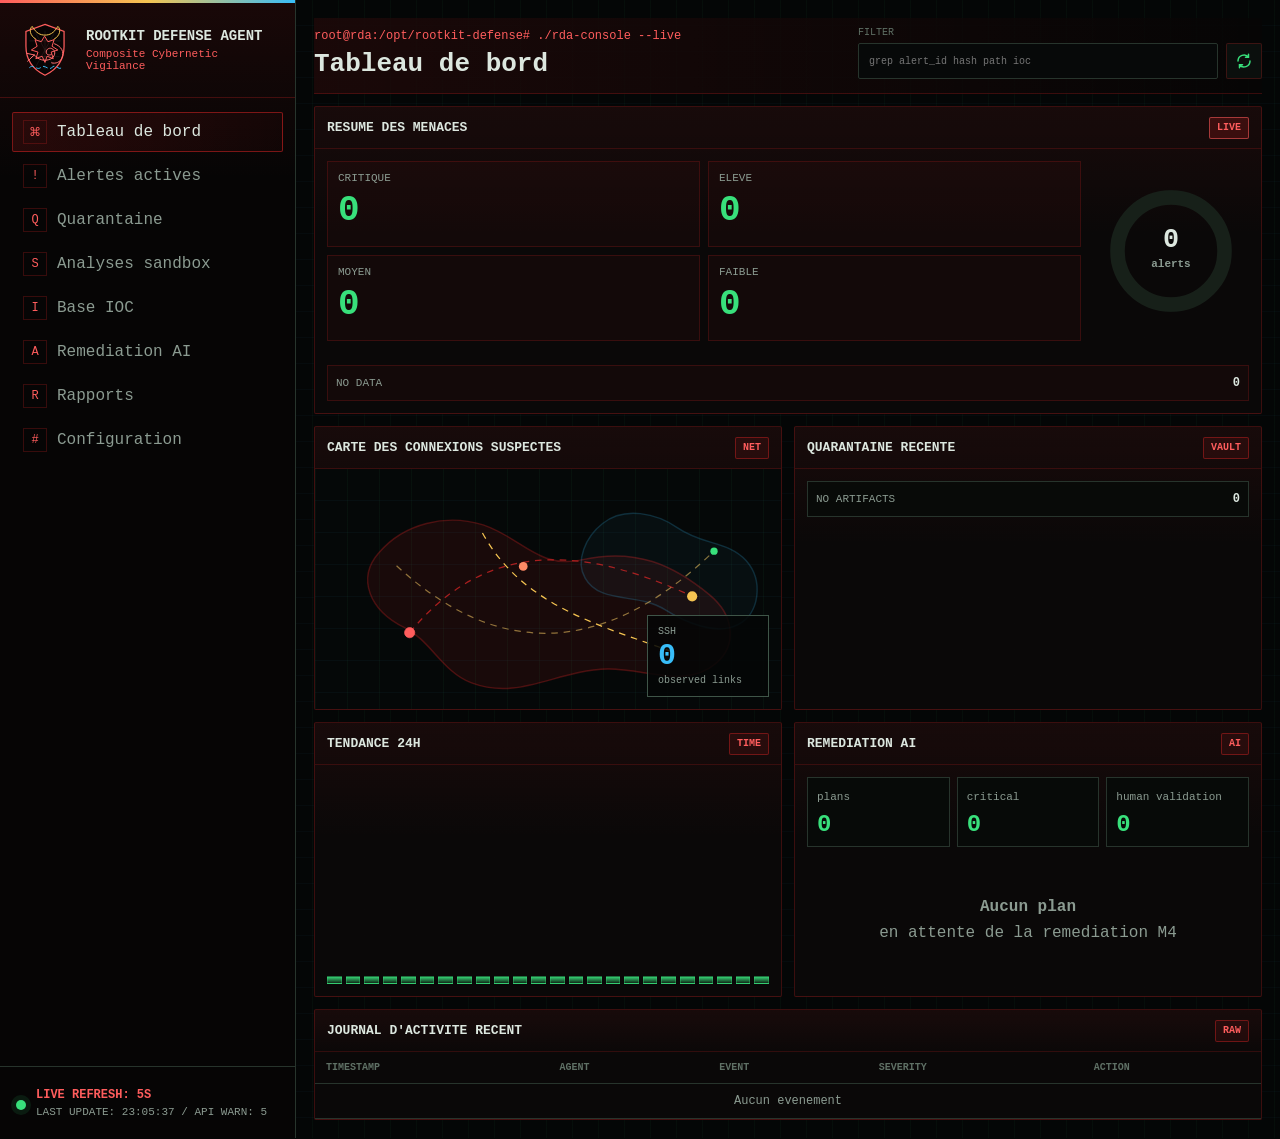
==== commit 5c7c1bfe: "Merge remote-tracking branch 'origin/dashboard' into dev # Conflicts: #	web/app.js #	web/styles.css" ====
--- a/web/index.html
+++ b/web/index.html
@@ -64,6 +64,7 @@
           <button class="nav-item" type="button" data-view="quarantine"><span>Q</span>Quarantaine</button>
           <button class="nav-item" type="button" data-view="sandbox"><span>S</span>Analyses sandbox</button>
           <button class="nav-item" type="button" data-view="iocs"><span>I</span>Base IOC</button>
+          <button class="nav-item" type="button" data-view="remediation"><span>A</span>Remediation AI</button>
           <button class="nav-item" type="button" data-view="reports"><span>R</span>Rapports</button>
           <button class="nav-item" type="button" data-view="config"><span>#</span>Configuration</button>
         </nav>
@@ -71,7 +72,7 @@
         <footer class="agent-status">
           <span class="status-led"></span>
           <div>
-            <strong>AGENT STATUS: OK</strong>
+            <strong>LIVE REFRESH: 5S</strong>
             <span id="last-update">LAST UPDATE: --</span>
           </div>
         </footer>
@@ -165,6 +166,14 @@
               <div class="trend-chart" id="trend-chart"></div>
             </section>
 
+            <section class="tile remediation-tile">
+              <header class="tile-header">
+                <h2>Remediation AI</h2>
+                <span class="chip">AI</span>
+              </header>
+              <div class="remediation-summary" id="remediation-summary"></div>
+            </section>
+
             <section class="tile log-tile">
               <header class="tile-header">
                 <h2>Journal d'activite recent</h2>
@@ -249,6 +258,23 @@
           </div>
         </section>
 
+        <section class="view" id="remediation-view" data-title="Remediation AI">
+          <div class="work-grid remediation-work-grid">
+            <section class="tile">
+              <header class="tile-header"><h2>Plans de remediation</h2><span class="chip">AI</span></header>
+              <div class="table-wrap">
+                <table>
+                  <thead>
+                    <tr><th>artefact</th><th>risque</th><th>decision</th><th>playbook</th><th>validation</th></tr>
+                  </thead>
+                  <tbody id="remediation-table"></tbody>
+                </table>
+              </div>
+            </section>
+            <aside class="tile detail-panel" id="remediation-detail"></aside>
+          </div>
+        </section>
+
         <section class="view" id="reports-view" data-title="Rapports & conformite">
           <section class="tile">
             <header class="tile-header"><h2>Rapports & conformite</h2><span class="chip">EXPORT</span></header>
--- a/web/styles.css
+++ b/web/styles.css
@@ -486,7 +486,7 @@
 .soc-grid {
   display: grid;
   grid-template-columns: minmax(360px, 1.08fr) minmax(420px, 1.25fr) minmax(300px, .82fr);
-  grid-template-rows: 305px 230px minmax(250px, 1fr);
+  grid-template-rows: 305px 230px minmax(260px, 1fr);
   gap: 12px;
 }
 
@@ -572,8 +572,13 @@
   grid-row: 2;
 }
 
+.remediation-tile {
+  grid-column: 3;
+  grid-row: 3;
+}
+
 .log-tile {
-  grid-column: 1 / -1;
+  grid-column: 1 / 3;
   grid-row: 3;
 }
 
@@ -1040,6 +1045,71 @@
   background: linear-gradient(90deg, var(--green), var(--amber), var(--red));
 }
 
+.remediation-summary,
+.remediation-actions {
+  display: grid;
+  gap: 9px;
+  padding: 12px;
+}
+
+.remediation-kpis {
+  display: grid;
+  grid-template-columns: repeat(3, minmax(0, 1fr));
+  gap: 7px;
+}
+
+.remediation-kpis article,
+.remediation-latest,
+.remediation-actions article {
+  border: 1px solid var(--line);
+  background: #070a08;
+  padding: 9px;
+}
+
+.remediation-kpis span,
+.remediation-latest span,
+.remediation-latest em,
+.remediation-actions p {
+  color: var(--muted);
+  font-size: 11px;
+  font-style: normal;
+  overflow-wrap: anywhere;
+}
+
+.remediation-kpis strong {
+  display: block;
+  margin-top: 8px;
+  color: var(--green);
+  font-size: 24px;
+  line-height: 1;
+}
+
+.remediation-latest {
+  display: grid;
+  gap: 6px;
+}
+
+.remediation-latest strong,
+.remediation-actions strong {
+  color: var(--text);
+  font-size: 12px;
+  overflow-wrap: anywhere;
+}
+
+.remediation-actions article {
+  display: grid;
+  gap: 7px;
+}
+
+.remediation-actions p {
+  margin: 0;
+  line-height: 1.45;
+}
+
+.empty-state.compact {
+  min-height: 128px;
+}
+
 .config-grid {
   display: grid;
   grid-template-columns: repeat(4, minmax(0, 1fr));
@@ -1124,6 +1194,7 @@
 
   .map-tile,
   .quarantine-tile,
+  .remediation-tile,
   .trend-tile {
     grid-column: auto;
     grid-row: auto;
@@ -1208,3 +1279,490 @@
     grid-template-columns: 1fr;
   }
 }
+
+/* Red team lab console redesign */
+.boot-screen {
+  overflow: hidden;
+  background:
+    radial-gradient(circle at 50% 34%, rgba(160, 0, 0, .22), transparent 36%),
+    linear-gradient(135deg, #050505, #000);
+  background-size: auto;
+}
+
+.boot-grid {
+  position: fixed;
+  inset: 0;
+  background-image:
+    linear-gradient(rgba(255, 42, 42, .045) 1px, transparent 1px),
+    linear-gradient(90deg, rgba(255, 42, 42, .045) 1px, transparent 1px);
+  background-size: 45px 45px;
+  animation: gridMove 10s linear infinite;
+}
+
+.boot-particles {
+  position: fixed;
+  inset: 0;
+  pointer-events: none;
+  background:
+    linear-gradient(120deg, transparent 0 36%, rgba(255, 42, 42, .08) 37%, transparent 39% 100%),
+    linear-gradient(240deg, transparent 0 58%, rgba(255, 209, 102, .055) 59%, transparent 61% 100%);
+  opacity: .8;
+}
+
+.boot-frame {
+  width: min(980px, calc(100vw - 34px));
+  min-height: 610px;
+  grid-template-columns: minmax(280px, 360px) minmax(420px, 1fr);
+  gap: 18px;
+  border-color: rgba(255, 42, 42, .38);
+  background: rgba(0, 0, 0, .62);
+  box-shadow:
+    0 0 0 1px rgba(255, 42, 42, .16),
+    0 0 45px rgba(255, 0, 0, .12),
+    0 28px 90px rgba(0, 0, 0, .78);
+}
+
+.boot-frame::before {
+  background: linear-gradient(180deg, transparent 0, rgba(255, 42, 42, .08) 50%, transparent 100%);
+  background-size: 100% 9px;
+}
+
+.boot-identity {
+  min-height: 520px;
+  border-color: rgba(255, 42, 42, .32);
+  background:
+    radial-gradient(circle at center, rgba(255, 42, 42, .13), transparent 57%),
+    rgba(0, 0, 0, .72);
+}
+
+.scanner-ring {
+  position: relative;
+  display: grid;
+  place-items: center;
+  width: 242px;
+  height: 242px;
+  border: 1px solid rgba(255, 42, 42, .48);
+  border-radius: 50%;
+  box-shadow:
+    0 0 34px rgba(255, 42, 42, .2),
+    inset 0 0 38px rgba(255, 42, 42, .08);
+}
+
+.scanner-ring::before {
+  content: "";
+  position: absolute;
+  inset: -22px;
+  border-radius: 50%;
+  border-top: 2px solid var(--red);
+  border-right: 2px solid transparent;
+  border-bottom: 2px solid rgba(255, 42, 42, .18);
+  border-left: 2px solid transparent;
+  animation: rotate 3s linear infinite;
+}
+
+.scanner-ring::after {
+  content: "";
+  position: absolute;
+  inset: 28px;
+  border-radius: 50%;
+  border: 1px solid rgba(255, 255, 255, .08);
+}
+
+.inner-ring {
+  position: absolute;
+  width: 176px;
+  height: 176px;
+  border-radius: 50%;
+  border: 1px dashed rgba(255, 42, 42, .5);
+  animation: rotateReverse 5s linear infinite;
+}
+
+.scan-light {
+  position: absolute;
+  width: 128px;
+  height: 78px;
+  right: 18px;
+  background: linear-gradient(90deg, transparent, rgba(255, 42, 42, .55), transparent);
+  filter: blur(9px);
+  transform-origin: left center;
+  animation: scan 2.8s ease-in-out infinite;
+}
+
+.boot-identity .composite-logo.large {
+  position: relative;
+  z-index: 4;
+  width: 158px;
+  height: 158px;
+  filter:
+    drop-shadow(0 0 14px rgba(255, 42, 42, .75))
+    drop-shadow(0 0 30px rgba(255, 42, 42, .35));
+  animation: logoPulse 2.4s ease-in-out infinite;
+}
+
+.main-logo {
+  position: relative;
+  z-index: 4;
+  width: 250px;
+  height: 250px;
+  max-width: 112%;
+  max-height: 112%;
+  object-fit: contain;
+  filter:
+    drop-shadow(0 0 14px rgba(255, 42, 42, .85))
+    drop-shadow(0 0 34px rgba(255, 42, 42, .38));
+  animation: logoPulse 2.4s ease-in-out infinite;
+}
+
+.boot-text span {
+  color: rgba(255, 255, 255, .42);
+  letter-spacing: 1.6px;
+}
+
+.boot-text strong {
+  font-size: clamp(22px, 3vw, 32px);
+  line-height: 1.12;
+  text-transform: uppercase;
+}
+
+.boot-text strong b {
+  color: var(--red);
+  font-weight: 900;
+  text-shadow: 0 0 24px rgba(255, 42, 42, .85);
+}
+
+.boot-text em,
+.boot-identity p,
+#boot-percent {
+  color: var(--red);
+}
+
+.boot-progress {
+  height: 11px;
+  border-color: rgba(255, 42, 42, .46);
+  border-radius: 999px;
+  background: rgba(255, 42, 42, .08);
+  overflow: hidden;
+}
+
+.boot-progress span {
+  border-radius: inherit;
+  background: linear-gradient(90deg, var(--red-dark), var(--red), #ff7474);
+  box-shadow: 0 0 20px rgba(255, 42, 42, .85);
+}
+
+.boot-terminal {
+  min-height: 520px;
+  grid-template-rows: 36px minmax(230px, 1fr) auto;
+  border-color: rgba(255, 42, 42, .32);
+  background: rgba(0, 0, 0, .76);
+  box-shadow: inset 0 0 34px rgba(255, 42, 42, .045);
+}
+
+.boot-terminal header {
+  justify-content: flex-start;
+  gap: 12px;
+  border-color: rgba(255, 42, 42, .32);
+}
+
+.boot-terminal header strong {
+  margin-left: auto;
+  color: var(--red);
+}
+
+.terminal-dots {
+  display: inline-flex;
+  gap: 7px;
+}
+
+.terminal-dots span {
+  width: 9px;
+  height: 9px;
+  border-radius: 50%;
+}
+
+.terminal-dots span:nth-child(1) {
+  background: #ff4d4d;
+}
+
+.terminal-dots span:nth-child(2) {
+  background: var(--amber);
+}
+
+.terminal-dots span:nth-child(3) {
+  background: var(--green);
+}
+
+.boot-terminal pre {
+  color: #ff5555;
+  font-size: 13px;
+  line-height: 1.8;
+  padding: 18px;
+}
+
+.boot-modules {
+  display: grid;
+  gap: 0;
+  margin: 0 18px 18px;
+  border: 1px solid rgba(255, 42, 42, .3);
+  background: rgba(255, 42, 42, .045);
+}
+
+.boot-modules article {
+  display: flex;
+  align-items: center;
+  justify-content: space-between;
+  min-height: 38px;
+  border-bottom: 1px dashed rgba(255, 255, 255, .09);
+  padding: 0 12px;
+  color: #ddd;
+  font-size: 12px;
+  text-transform: uppercase;
+}
+
+.boot-modules article:last-child {
+  border-bottom: 0;
+}
+
+.boot-modules strong {
+  color: var(--amber);
+}
+
+.boot-modules strong.ok {
+  color: var(--green);
+}
+
+.boot-modules strong.warn {
+  color: var(--amber);
+}
+
+.boot-modules strong.fail {
+  color: var(--red);
+}
+
+.boot-skip {
+  border-color: rgba(255, 42, 42, .38);
+  background: #090303;
+  color: #bbaaaa;
+  text-transform: uppercase;
+}
+
+.boot-skip.ready,
+.boot-skip:hover {
+  border-color: var(--red);
+  color: var(--red);
+  box-shadow: 0 0 18px rgba(255, 42, 42, .18);
+}
+
+.logo-frame {
+  fill: #080404;
+  stroke: var(--red);
+}
+
+.logo-grid {
+  stroke: rgba(255, 255, 255, .16);
+}
+
+.logo-horns {
+  stroke: var(--amber);
+}
+
+.logo-mane {
+  fill: rgba(255, 42, 42, .04);
+  stroke: var(--red);
+}
+
+.logo-scorpion {
+  stroke: #ff7070;
+}
+
+.logo-wave {
+  stroke: var(--cyan);
+}
+
+.sidebar {
+  background:
+    linear-gradient(180deg, rgba(255, 42, 42, .08), transparent 180px),
+    rgba(7, 6, 6, .98);
+}
+
+.sidebar::before {
+  background: linear-gradient(90deg, var(--red), var(--amber), var(--cyan));
+}
+
+.brand {
+  border-color: rgba(255, 42, 42, .22);
+}
+
+.brand span,
+.nav-item span,
+.terminal-line,
+.status-led + div strong,
+.chip {
+  color: var(--red);
+}
+
+.nav-item:hover,
+.nav-item.active {
+  border-color: rgba(255, 42, 42, .44);
+  background: linear-gradient(90deg, rgba(255, 42, 42, .12), rgba(255, 42, 42, .035));
+}
+
+.nav-item span,
+.tile,
+.topbar,
+.search-box,
+.icon-button,
+.segment,
+.table-wrap,
+.detail-panel {
+  border-color: rgba(255, 42, 42, .2);
+}
+
+.tile {
+  background:
+    linear-gradient(180deg, rgba(255, 42, 42, .06), transparent 42%),
+    rgba(11, 9, 9, .94);
+}
+
+.tile-header {
+  border-color: rgba(255, 42, 42, .16);
+}
+
+.chip {
+  border-color: rgba(255, 42, 42, .35);
+  background: rgba(255, 42, 42, .08);
+}
+
+.chip.live {
+  background: rgba(255, 42, 42, .16);
+  animation: redPulse 1.4s ease-in-out infinite;
+}
+
+.topbar {
+  background:
+    linear-gradient(90deg, rgba(255, 42, 42, .08), transparent),
+    rgba(7, 6, 6, .82);
+}
+
+.icon-button:hover,
+.segment.active,
+.segment:hover {
+  border-color: var(--red);
+  color: var(--red);
+}
+
+.severity-stack article,
+.type-row,
+.mini-item,
+.config-grid article,
+.score-board article,
+.ioc-list article,
+.sandbox-card,
+.detail-row {
+  border-color: rgba(255, 42, 42, .16);
+  background: rgba(255, 42, 42, .035);
+}
+
+.donut-seg.critical,
+.badge.critical,
+.hotspot.critical {
+  color: var(--red);
+  stroke: var(--red);
+}
+
+.map-link {
+  stroke: rgba(255, 42, 42, .62);
+}
+
+.map-link.alt {
+  stroke: rgba(255, 209, 102, .52);
+}
+
+.map-land {
+  fill: rgba(255, 42, 42, .08);
+  stroke: rgba(255, 42, 42, .26);
+}
+
+@keyframes scan {
+  0% {
+    transform: rotate(0deg);
+    opacity: .28;
+  }
+  50% {
+    opacity: 1;
+  }
+  100% {
+    transform: rotate(360deg);
+    opacity: .28;
+  }
+}
+
+@keyframes rotateReverse {
+  to {
+    transform: rotate(-360deg);
+  }
+}
+
+@keyframes gridMove {
+  to {
+    background-position: 45px 45px;
+  }
+}
+
+@keyframes logoPulse {
+  0%, 100% {
+    transform: scale(.97);
+    opacity: .9;
+  }
+  50% {
+    transform: scale(1.04);
+    opacity: 1;
+  }
+}
+
+@keyframes redPulse {
+  0%, 100% {
+    box-shadow: 0 0 0 rgba(255, 42, 42, 0);
+  }
+  50% {
+    box-shadow: 0 0 18px rgba(255, 42, 42, .22);
+  }
+}
+
+@media (max-width: 980px) {
+  .boot-frame {
+    min-height: auto;
+    grid-template-columns: 1fr;
+  }
+
+  .boot-identity,
+  .boot-terminal {
+    min-height: auto;
+  }
+
+  .scanner-ring {
+    width: 210px;
+    height: 210px;
+  }
+}
+
+@media (max-width: 680px) {
+  .scanner-ring {
+    width: 178px;
+    height: 178px;
+  }
+
+  .boot-identity .composite-logo.large {
+    width: 120px;
+    height: 120px;
+  }
+
+  .main-logo {
+    width: 190px;
+    height: 190px;
+  }
+
+  .boot-text strong {
+    font-size: 22px;
+  }
+}
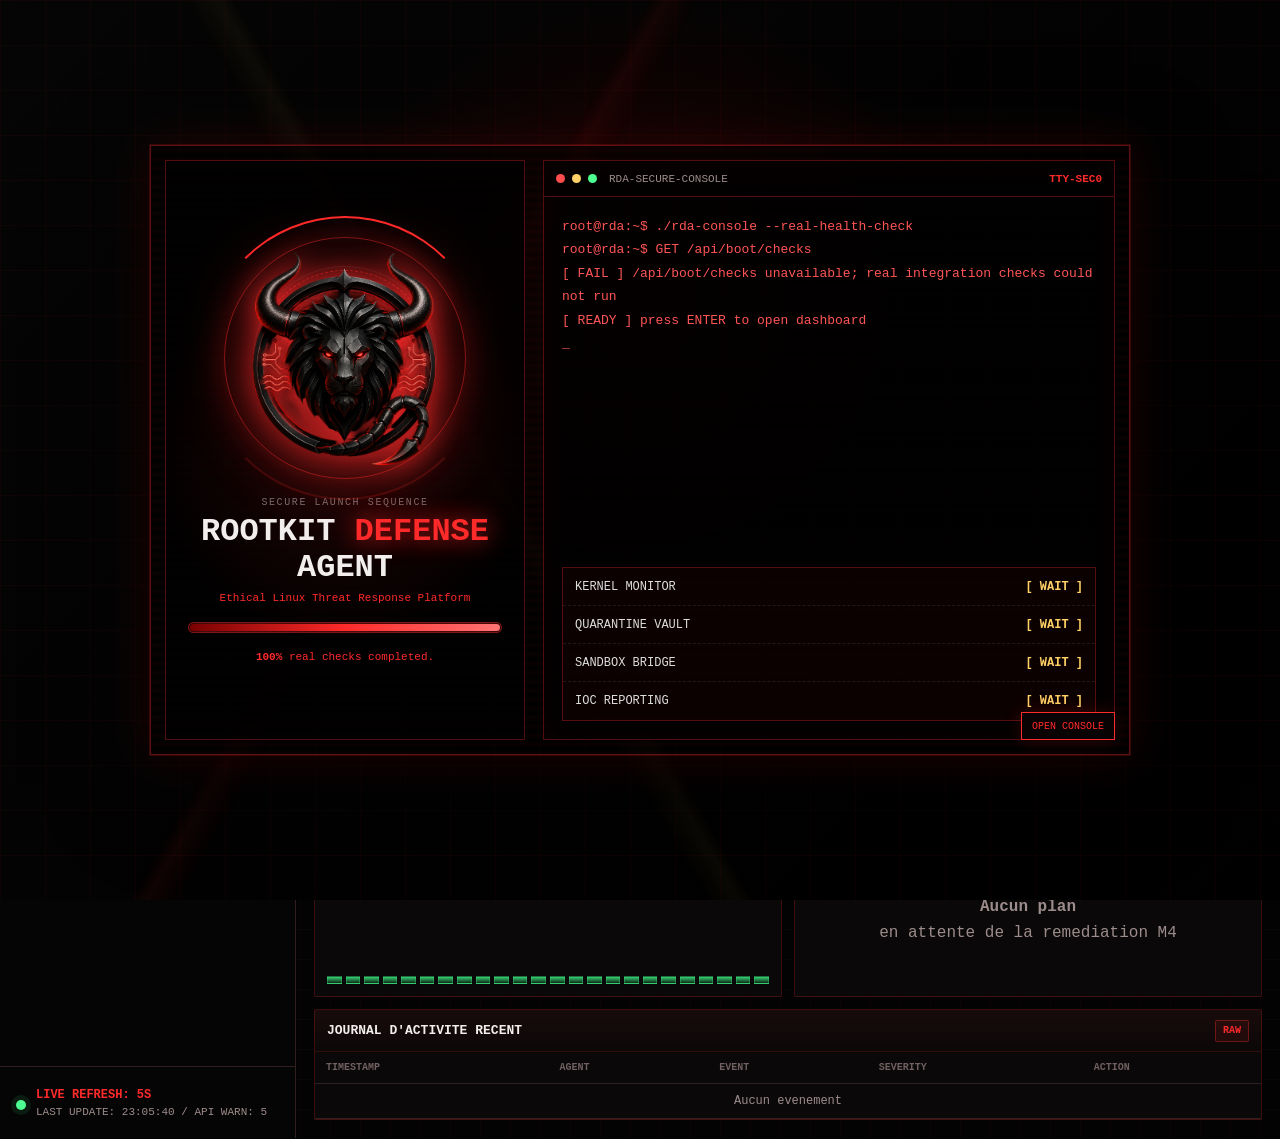
==== commit 7f0bc03b: "fix: restore red logo dashboard on dev" ====
--- a/web/index.html
+++ b/web/index.html
@@ -8,58 +8,57 @@
   </head>
   <body>
     <div class="boot-screen" id="boot-screen" role="status" aria-live="polite">
+      <div class="boot-grid" aria-hidden="true"></div>
+      <div class="boot-particles" aria-hidden="true"></div>
       <div class="boot-frame">
         <section class="boot-identity">
-          <svg class="composite-logo large" viewBox="0 0 140 140" role="img" aria-label="Rootkit Defense Agent">
-            <path class="logo-frame" d="M70 8 116 25v36c0 34-19 57-46 70-27-13-46-36-46-70V25L70 8Z"/>
-            <path class="logo-grid" d="M70 23v94M32 48h76M35 86h70M48 30l44 80M92 30l-44 80"/>
-            <path class="logo-horns" d="M48 44C33 35 31 20 39 13c10 17 20 21 31 21s21-4 31-21c8 7 6 22-9 31"/>
-            <path class="logo-mane" d="M70 38 77 50l15-5-5 16 14 9-16 5 5 16-15-6-5 15-7-15-15 6 5-16-16-5 14-9-5-16 15 5 7-12Z"/>
-            <path class="logo-scorpion" d="M44 82c10 12 25 16 39 10 11-5 14-18 6-24-7-5-16-1-16 7 0 6 6 9 12 6M44 82 28 97M44 82l-18-4M93 55c17 6 24 20 18 34-4 10-15 15-25 12"/>
-            <path class="logo-wave" d="M33 112c9-9 18 9 27 0s18 9 27 0 16 6 21 2"/>
-          </svg>
+          <div class="scanner-ring" aria-hidden="true">
+            <div class="inner-ring"></div>
+            <div class="scan-light"></div>
+            <img class="main-logo" src="./assets/rda-logo.png" alt="Rootkit Defense Agent">
+          </div>
           <div class="boot-text">
-            <span>secure boot sequence</span>
-            <strong>ROOTKIT DEFENSE AGENT</strong>
-            <em>Composite Cybernetic Vigilance</em>
+            <span>secure launch sequence</span>
+            <strong>ROOTKIT <b>DEFENSE</b> AGENT</strong>
+            <em>Ethical Linux Threat Response Platform</em>
           </div>
           <div class="boot-progress" aria-label="Progression du chargement">
             <span id="boot-progress"></span>
           </div>
-          <p id="boot-status">initializing operator console...</p>
+          <p><strong id="boot-percent">0%</strong> <span id="boot-status">initializing secure environment...</span></p>
         </section>
 
         <section class="boot-terminal" aria-label="Journal de demarrage">
           <header>
-            <span>rda-init</span>
+            <div class="terminal-dots" aria-hidden="true"><span></span><span></span><span></span></div>
+            <span>rda-secure-console</span>
             <strong>tty-sec0</strong>
           </header>
           <pre id="boot-log"></pre>
-        </section>
-
-        <button class="boot-skip" id="boot-skip" type="button">skip boot</button>
+          <div class="boot-modules" aria-label="Modules de securite">
+            <article><span>kernel monitor</span><strong id="boot-m1">[ WAIT ]</strong></article>
+            <article><span>quarantine vault</span><strong id="boot-m2">[ WAIT ]</strong></article>
+            <article><span>sandbox bridge</span><strong id="boot-m3">[ WAIT ]</strong></article>
+            <article><span>ioc reporting</span><strong id="boot-m4">[ WAIT ]</strong></article>
+          </div>
+        </section>
+
+        <button class="boot-skip" id="boot-skip" type="button">open console</button>
       </div>
     </div>
 
     <div class="app-shell">
       <aside class="sidebar">
         <header class="brand">
-          <svg class="composite-logo" viewBox="0 0 140 140" role="img" aria-label="Rootkit Defense Agent">
-            <path class="logo-frame" d="M70 8 116 25v36c0 34-19 57-46 70-27-13-46-36-46-70V25L70 8Z"/>
-            <path class="logo-grid" d="M70 23v94M32 48h76M35 86h70M48 30l44 80M92 30l-44 80"/>
-            <path class="logo-horns" d="M48 44C33 35 31 20 39 13c10 17 20 21 31 21s21-4 31-21c8 7 6 22-9 31"/>
-            <path class="logo-mane" d="M70 38 77 50l15-5-5 16 14 9-16 5 5 16-15-6-5 15-7-15-15 6 5-16-16-5 14-9-5-16 15 5 7-12Z"/>
-            <path class="logo-scorpion" d="M44 82c10 12 25 16 39 10 11-5 14-18 6-24-7-5-16-1-16 7 0 6 6 9 12 6M44 82 28 97M44 82l-18-4M93 55c17 6 24 20 18 34-4 10-15 15-25 12"/>
-            <path class="logo-wave" d="M33 112c9-9 18 9 27 0s18 9 27 0 16 6 21 2"/>
-          </svg>
+          <img class="brand-logo" src="./assets/rda-logo.png" alt="Rootkit Defense Agent">
           <div>
             <strong>ROOTKIT DEFENSE AGENT</strong>
-            <span>Composite Cybernetic Vigilance</span>
+            <span>Ethical Linux Threat Response</span>
           </div>
         </header>
 
         <nav class="nav-list" aria-label="Navigation principale">
-          <button class="nav-item active" type="button" data-view="dashboard"><span>⌘</span>Tableau de bord</button>
+          <button class="nav-item active" type="button" data-view="dashboard"><span>D</span>Tableau de bord</button>
           <button class="nav-item" type="button" data-view="alerts"><span>!</span>Alertes actives</button>
           <button class="nav-item" type="button" data-view="quarantine"><span>Q</span>Quarantaine</button>
           <button class="nav-item" type="button" data-view="sandbox"><span>S</span>Analyses sandbox</button>
--- a/web/styles.css
+++ b/web/styles.css
@@ -1,20 +1,22 @@
 :root {
   color-scheme: dark;
-  --bg: #040606;
-  --sidebar: #070909;
-  --panel: #0b0f0d;
-  --panel-2: #101612;
-  --panel-3: #141c17;
-  --line: #27342c;
-  --line-hot: #3f5548;
-  --text: #dce7df;
-  --muted: #8b9b91;
-  --faint: #5f7065;
-  --green: #38e07b;
-  --cyan: #38bdf8;
-  --amber: #f5c451;
-  --red: #ff5d5d;
-  --blue: #60a5fa;
+  --bg: #030303;
+  --sidebar: #070606;
+  --panel: #0b0909;
+  --panel-2: #130d0d;
+  --panel-3: #1a1111;
+  --line: #302020;
+  --line-hot: #7a2424;
+  --text: #f2eeee;
+  --muted: #9d8c8c;
+  --faint: #706060;
+  --green: #4dff91;
+  --cyan: #42d7ff;
+  --amber: #ffd166;
+  --red: #ff2a2a;
+  --blue: #7aa2ff;
+  --red-dark: #7a0000;
+  --red-soft: rgba(255, 42, 42, .16);
 }
 
 * {
@@ -30,10 +32,11 @@
 body {
   margin: 0;
   background:
-    linear-gradient(90deg, rgba(56, 224, 123, .035) 1px, transparent 1px),
-    linear-gradient(0deg, rgba(56, 189, 248, .026) 1px, transparent 1px),
+    radial-gradient(circle at 50% -18%, rgba(130, 0, 0, .32), transparent 32%),
+    linear-gradient(90deg, rgba(255, 42, 42, .035) 1px, transparent 1px),
+    linear-gradient(0deg, rgba(255, 255, 255, .018) 1px, transparent 1px),
     var(--bg);
-  background-size: 26px 26px;
+  background-size: auto, 30px 30px, 30px 30px, auto;
   color: var(--text);
   font-family: "Cascadia Mono", "Fira Code", "Roboto Mono", Consolas, monospace;
   letter-spacing: 0;
@@ -216,6 +219,16 @@
   height: 58px;
   flex: 0 0 auto;
   overflow: visible;
+}
+
+.brand-logo {
+  width: 64px;
+  height: 64px;
+  flex: 0 0 auto;
+  object-fit: contain;
+  filter:
+    drop-shadow(0 0 10px rgba(255, 42, 42, .72))
+    drop-shadow(0 0 24px rgba(255, 42, 42, .28));
 }
 
 .composite-logo.large {
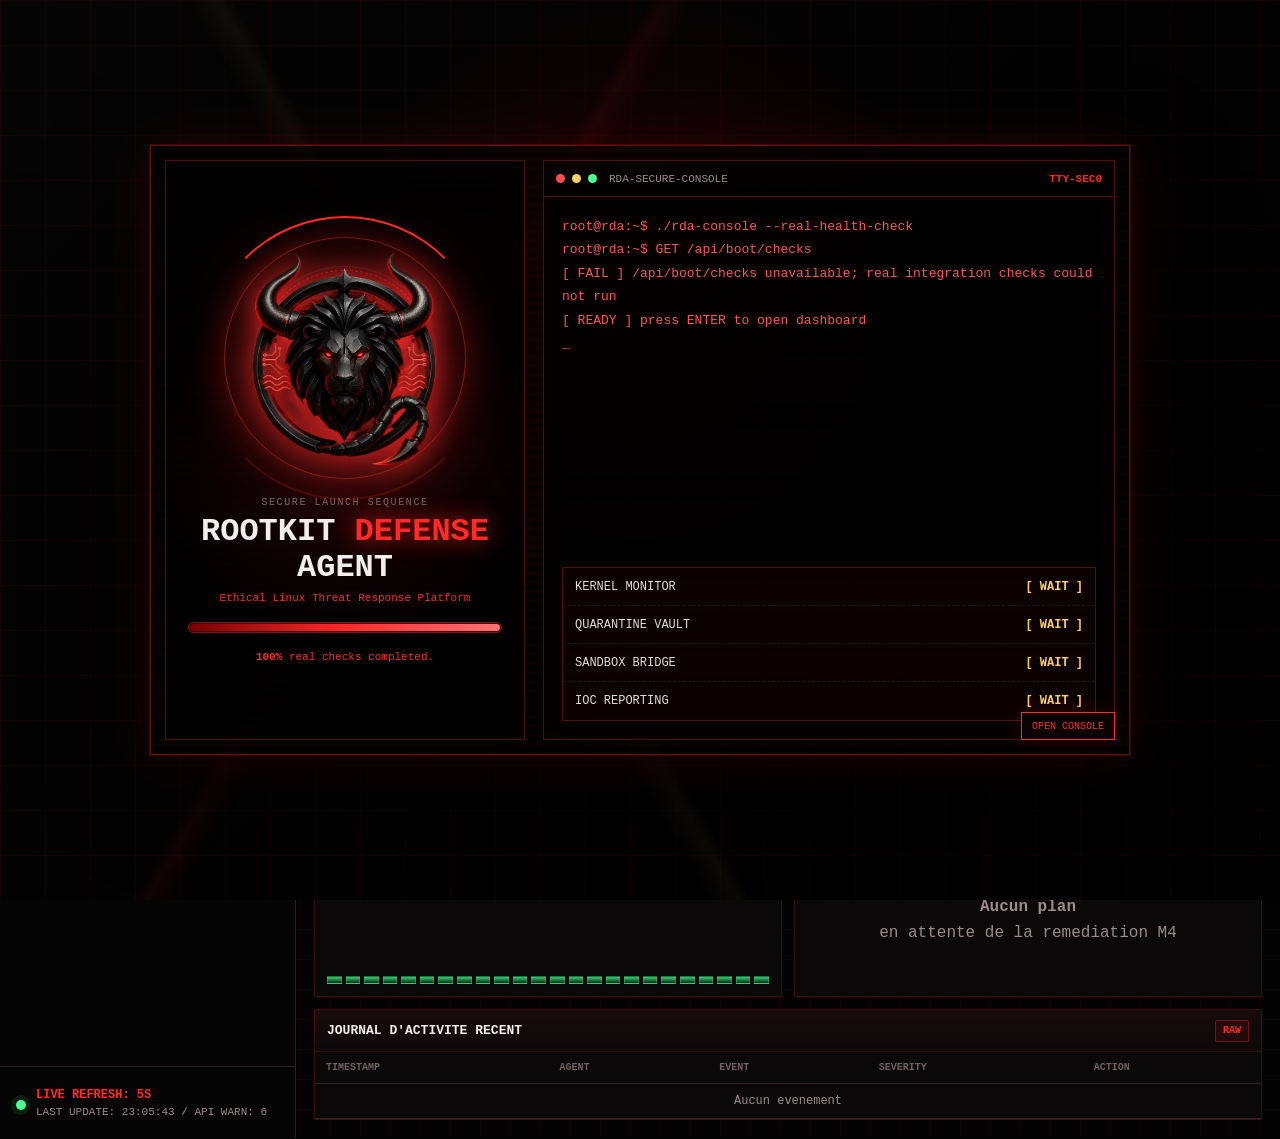
==== commit a1e8be0c: "feat: add realtime case flow dashboard" ====
--- a/web/index.html
+++ b/web/index.html
@@ -60,6 +60,7 @@
         <nav class="nav-list" aria-label="Navigation principale">
           <button class="nav-item active" type="button" data-view="dashboard"><span>D</span>Tableau de bord</button>
           <button class="nav-item" type="button" data-view="alerts"><span>!</span>Alertes actives</button>
+          <button class="nav-item" type="button" data-view="cases"><span>C</span>Cases</button>
           <button class="nav-item" type="button" data-view="quarantine"><span>Q</span>Quarantaine</button>
           <button class="nav-item" type="button" data-view="sandbox"><span>S</span>Analyses sandbox</button>
           <button class="nav-item" type="button" data-view="iocs"><span>I</span>Base IOC</button>
@@ -213,6 +214,23 @@
           </div>
         </section>
 
+        <section class="view" id="cases-view" data-title="Cases">
+          <div class="work-grid case-work-grid">
+            <section class="tile">
+              <header class="tile-header"><h2>Flux complet des alertes</h2><span class="chip">FLOW</span></header>
+              <div class="table-wrap">
+                <table>
+                  <thead>
+                    <tr><th>case</th><th>alerte</th><th>artefact</th><th>statut</th><th>bloque a</th></tr>
+                  </thead>
+                  <tbody id="cases-table"></tbody>
+                </table>
+              </div>
+            </section>
+            <aside class="tile detail-panel" id="case-detail"></aside>
+          </div>
+        </section>
+
         <section class="view" id="quarantine-view" data-title="Quarantaine d'artefacts">
           <div class="work-grid">
             <section class="tile">
--- a/web/styles.css
+++ b/web/styles.css
@@ -950,6 +950,75 @@
   overflow-wrap: anywhere;
 }
 
+.case-flow {
+  display: grid;
+  gap: 8px;
+}
+
+.case-stage {
+  position: relative;
+  display: grid;
+  gap: 6px;
+  border: 1px solid rgba(255, 42, 42, .18);
+  background: rgba(255, 42, 42, .035);
+  padding: 10px 10px 10px 14px;
+}
+
+.case-stage::before {
+  content: "";
+  position: absolute;
+  left: -1px;
+  top: -1px;
+  bottom: -1px;
+  width: 3px;
+  background: var(--cyan);
+}
+
+.case-stage.ready::before,
+.case-stage.low::before {
+  background: var(--green);
+}
+
+.case-stage.medium::before {
+  background: var(--amber);
+}
+
+.case-stage.critical::before,
+.case-stage.high::before {
+  background: var(--red);
+}
+
+.case-stage div {
+  display: flex;
+  align-items: center;
+  justify-content: space-between;
+  gap: 10px;
+}
+
+.case-stage span {
+  color: var(--muted);
+  font-size: 10px;
+  text-transform: uppercase;
+}
+
+.case-stage strong {
+  color: var(--text);
+  font-size: 11px;
+}
+
+.case-stage p {
+  margin: 0;
+  color: var(--text);
+  font-size: 12px;
+  line-height: 1.45;
+}
+
+.case-stage em {
+  color: var(--faint);
+  font-size: 10px;
+  font-style: normal;
+}
+
 .action-row {
   display: flex;
   flex-wrap: wrap;
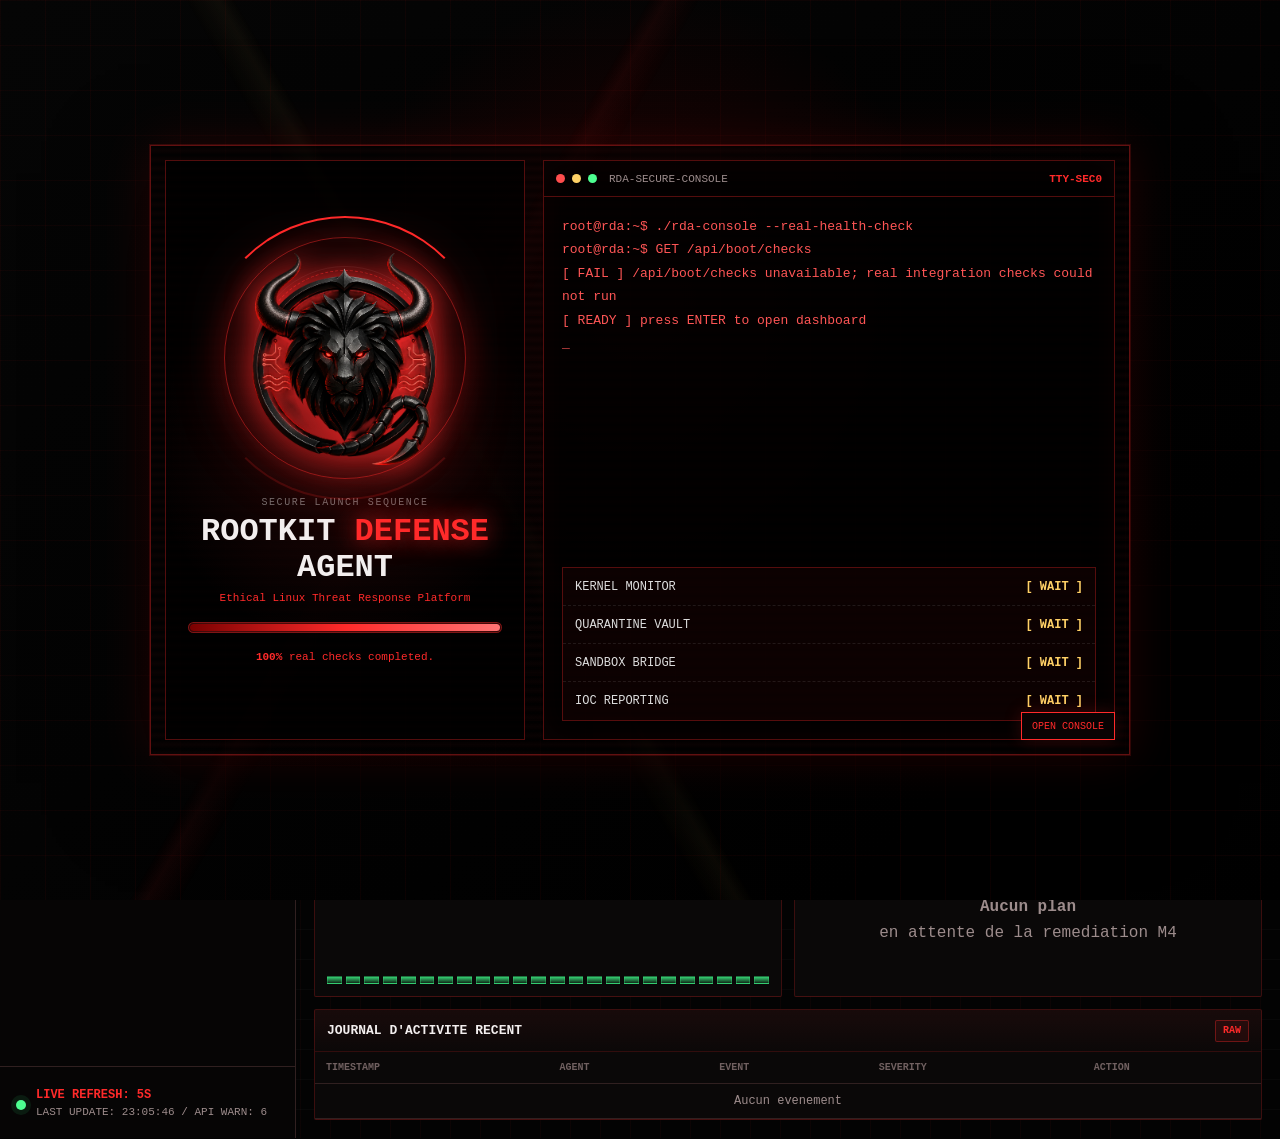
==== commit 09a7255a: "fix: surface sandbox remediation and reports in dashboard" ====
--- a/web/index.html
+++ b/web/index.html
@@ -256,10 +256,13 @@
         </section>
 
         <section class="view" id="sandbox-view" data-title="Analyses sandbox">
-          <section class="tile">
-            <header class="tile-header"><h2>Analyses sandbox</h2><span class="chip">VM</span></header>
-            <div class="sandbox-grid" id="sandbox-grid"></div>
-          </section>
+          <div class="work-grid sandbox-work-grid">
+            <section class="tile">
+              <header class="tile-header"><h2>Analyses sandbox</h2><span class="chip">VM</span></header>
+              <div class="sandbox-grid" id="sandbox-grid"></div>
+            </section>
+            <aside class="tile detail-panel" id="sandbox-detail"></aside>
+          </div>
         </section>
 
         <section class="view" id="iocs-view" data-title="Base IOC">
--- a/web/styles.css
+++ b/web/styles.css
@@ -1085,6 +1085,17 @@
   border: 1px solid var(--line);
   background: #070a08;
   padding: 10px;
+  cursor: pointer;
+}
+
+.sandbox-card:hover,
+.sandbox-card.selected {
+  border-color: rgba(255, 42, 42, .52);
+  background: rgba(255, 42, 42, .07);
+}
+
+.sandbox-card.waiting {
+  border-color: rgba(245, 196, 81, .36);
 }
 
 .sandbox-card header,
@@ -1103,6 +1114,48 @@
 .artifact-line strong {
   color: var(--text);
   font-size: 11px;
+  overflow-wrap: anywhere;
+}
+
+.sandbox-detail-grid {
+  display: grid;
+  grid-template-columns: repeat(4, minmax(0, 1fr));
+  gap: 8px;
+}
+
+.sandbox-detail-grid article,
+.sandbox-list-block {
+  border: 1px solid var(--line);
+  background: rgba(255, 42, 42, .035);
+  padding: 9px;
+}
+
+.sandbox-detail-grid span,
+.sandbox-list-block span {
+  display: block;
+  color: var(--faint);
+  font-size: 10px;
+  text-transform: uppercase;
+}
+
+.sandbox-detail-grid strong {
+  display: block;
+  margin-top: 6px;
+  color: var(--green);
+  font-size: 20px;
+}
+
+.sandbox-list-block ul {
+  margin: 8px 0 0;
+  padding-left: 18px;
+}
+
+.sandbox-list-block li,
+.sandbox-list-block p {
+  margin: 5px 0;
+  color: var(--text);
+  font-size: 11px;
+  line-height: 1.45;
   overflow-wrap: anywhere;
 }
 
@@ -1325,6 +1378,7 @@
   .work-grid,
   .dual-grid,
   .sandbox-grid,
+  .sandbox-detail-grid,
   .config-grid {
     grid-template-columns: 1fr;
   }
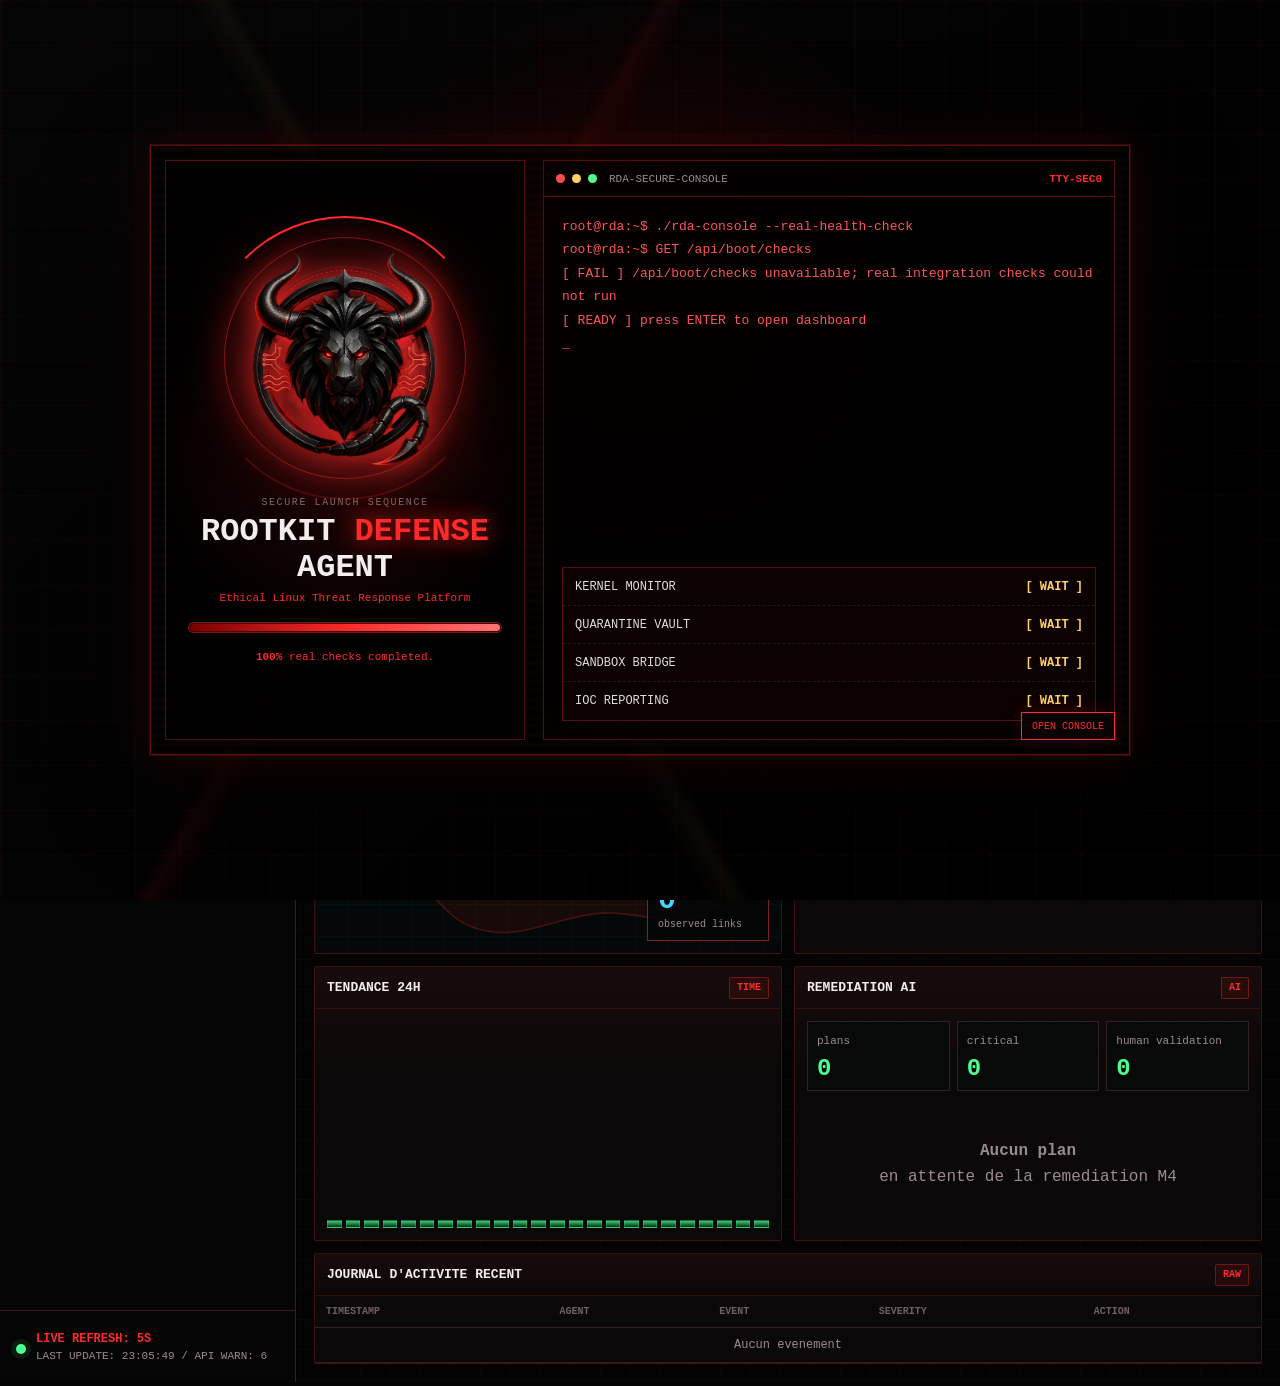
==== commit 51ebc13c: "feat: polish dashboard incident visualization" ====
--- a/web/index.html
+++ b/web/index.html
@@ -89,6 +89,48 @@
               <span>FILTER</span>
               <input id="global-search" type="search" placeholder="grep alert_id hash path ioc">
             </label>
+            <div class="filter-strip" aria-label="Filtres rapides">
+              <label>
+                <span>STATUS</span>
+                <select id="status-filter">
+                  <option value="ALL">ALL</option>
+                  <option value="READY">READY</option>
+                  <option value="WAITING">WAITING</option>
+                  <option value="COMPLETED">COMPLETED</option>
+                  <option value="FAILED">FAILED</option>
+                </select>
+              </label>
+              <label>
+                <span>RISK</span>
+                <select id="risk-filter">
+                  <option value="ALL">ALL</option>
+                  <option value="CRITICAL">CRITICAL</option>
+                  <option value="HIGH">HIGH</option>
+                  <option value="MEDIUM">MEDIUM</option>
+                  <option value="LOW">LOW</option>
+                </select>
+              </label>
+              <label>
+                <span>MEMBER</span>
+                <select id="member-filter">
+                  <option value="ALL">ALL</option>
+                  <option value="M1">M1</option>
+                  <option value="M2">M2</option>
+                  <option value="M3">M3</option>
+                  <option value="M4">M4</option>
+                </select>
+              </label>
+              <label>
+                <span>TYPE</span>
+                <select id="type-filter">
+                  <option value="ALL">ALL</option>
+                  <option value=".sh">.sh</option>
+                  <option value=".ko">.ko</option>
+                  <option value=".service">.service</option>
+                  <option value="json">json</option>
+                </select>
+              </label>
+            </div>
             <button class="icon-button" id="refresh-data" type="button" aria-label="Rafraichir">
               <svg viewBox="0 0 24 24" aria-hidden="true">
                 <path d="M20 12a8 8 0 0 1-14.2 5M4 12A8 8 0 0 1 18.2 7M18 3v4h-4M6 21v-4h4"/>
--- a/web/styles.css
+++ b/web/styles.css
@@ -467,6 +467,30 @@
   border-color: var(--green);
 }
 
+.filter-strip {
+  display: flex;
+  align-items: end;
+  gap: 6px;
+}
+
+.filter-strip label {
+  display: grid;
+  gap: 5px;
+  min-width: 78px;
+  color: var(--faint);
+  font-size: 10px;
+}
+
+.filter-strip select {
+  min-height: 36px;
+  border: 1px solid var(--line);
+  border-radius: 2px;
+  background: #070909;
+  color: var(--text);
+  padding: 0 8px;
+  outline: 0;
+}
+
 .icon-button {
   display: grid;
   place-items: center;
@@ -566,6 +590,13 @@
   background: rgba(56, 189, 248, .055);
 }
 
+.badge.waiting,
+.badge.invalid {
+  color: var(--amber);
+  border-color: rgba(245, 196, 81, .58);
+  background: rgba(245, 196, 81, .07);
+}
+
 .threat-tile {
   grid-row: span 2;
 }
@@ -721,6 +752,32 @@
   color: var(--text);
   font-size: 12px;
   overflow-wrap: anywhere;
+}
+
+.global-stats {
+  display: grid;
+  grid-template-columns: repeat(2, minmax(0, 1fr));
+  gap: 7px;
+  margin-top: 10px;
+}
+
+.global-stats article {
+  border: 1px solid var(--line);
+  background: rgba(255, 42, 42, .035);
+  padding: 8px;
+}
+
+.global-stats span {
+  color: var(--faint);
+  font-size: 9px;
+  text-transform: uppercase;
+}
+
+.global-stats strong {
+  display: block;
+  margin-top: 5px;
+  color: var(--green);
+  font-size: 13px;
 }
 
 .threat-map {
@@ -931,6 +988,7 @@
 }
 
 .detail-row {
+  position: relative;
   display: grid;
   gap: 4px;
   border: 1px solid var(--line);
@@ -948,6 +1006,17 @@
   color: var(--text);
   font-size: 12px;
   overflow-wrap: anywhere;
+}
+
+.copy-button {
+  justify-self: start;
+  min-height: 24px;
+  border: 1px solid var(--line);
+  background: transparent;
+  color: var(--cyan);
+  cursor: pointer;
+  padding: 0 7px;
+  font-size: 10px;
 }
 
 .case-flow {
@@ -996,9 +1065,19 @@
 }
 
 .case-stage span {
+  display: inline-flex;
+  align-items: center;
+  gap: 7px;
   color: var(--muted);
   font-size: 10px;
   text-transform: uppercase;
+}
+
+.case-stage span b {
+  border: 1px solid var(--line);
+  color: var(--green);
+  padding: 2px 5px;
+  font-size: 9px;
 }
 
 .case-stage strong {
@@ -1123,6 +1202,52 @@
   gap: 8px;
 }
 
+.m3-summary-card {
+  border: 1px solid var(--line-hot);
+  background: linear-gradient(180deg, rgba(255, 42, 42, .08), rgba(5, 7, 7, .92));
+  padding: 10px;
+}
+
+.m3-summary-card header {
+  display: flex;
+  justify-content: space-between;
+  gap: 10px;
+  margin-bottom: 9px;
+}
+
+.m3-summary-card header span {
+  color: var(--text);
+  font-size: 12px;
+  font-weight: 700;
+  text-transform: uppercase;
+}
+
+.m3-summary-grid {
+  display: grid;
+  grid-template-columns: repeat(2, minmax(0, 1fr));
+  gap: 8px;
+}
+
+.m3-summary-grid article {
+  border: 1px solid var(--line);
+  background: rgba(0, 0, 0, .24);
+  padding: 8px;
+}
+
+.m3-summary-grid span {
+  color: var(--faint);
+  font-size: 9px;
+  text-transform: uppercase;
+}
+
+.m3-summary-grid strong {
+  display: block;
+  margin-top: 5px;
+  color: var(--text);
+  font-size: 11px;
+  overflow-wrap: anywhere;
+}
+
 .sandbox-detail-grid article,
 .sandbox-list-block {
   border: 1px solid var(--line);
@@ -1157,6 +1282,64 @@
   font-size: 11px;
   line-height: 1.45;
   overflow-wrap: anywhere;
+}
+
+.evidence-tabs {
+  display: grid;
+  gap: 9px;
+}
+
+.tab-buttons {
+  display: flex;
+  flex-wrap: wrap;
+  gap: 6px;
+}
+
+.tab-button {
+  min-height: 28px;
+  border: 1px solid var(--line);
+  background: #070909;
+  color: var(--muted);
+  cursor: pointer;
+  padding: 0 8px;
+  font-size: 10px;
+  text-transform: uppercase;
+}
+
+.tab-button.active {
+  color: var(--green);
+  border-color: var(--line-hot);
+  background: rgba(56, 224, 123, .075);
+}
+
+.tab-panel {
+  display: none;
+  gap: 8px;
+}
+
+.tab-panel.active {
+  display: grid;
+}
+
+.risk-visual {
+  display: grid;
+  gap: 7px;
+  border: 1px solid var(--line);
+  background: rgba(0, 0, 0, .22);
+  padding: 8px;
+}
+
+.risk-visual div:first-child {
+  display: flex;
+  justify-content: space-between;
+  gap: 10px;
+  color: var(--faint);
+  font-size: 10px;
+  text-transform: uppercase;
+}
+
+.risk-visual strong {
+  color: var(--text);
 }
 
 .score-card {
@@ -1379,6 +1562,7 @@
   .dual-grid,
   .sandbox-grid,
   .sandbox-detail-grid,
+  .m3-summary-grid,
   .config-grid {
     grid-template-columns: 1fr;
   }
@@ -1400,13 +1584,15 @@
 
   .topbar,
   .top-actions,
+  .filter-strip,
   .threat-layout {
     align-items: stretch;
     grid-template-columns: 1fr;
     flex-direction: column;
   }
 
-  .search-box {
+  .search-box,
+  .filter-strip label {
     width: 100%;
   }
 
